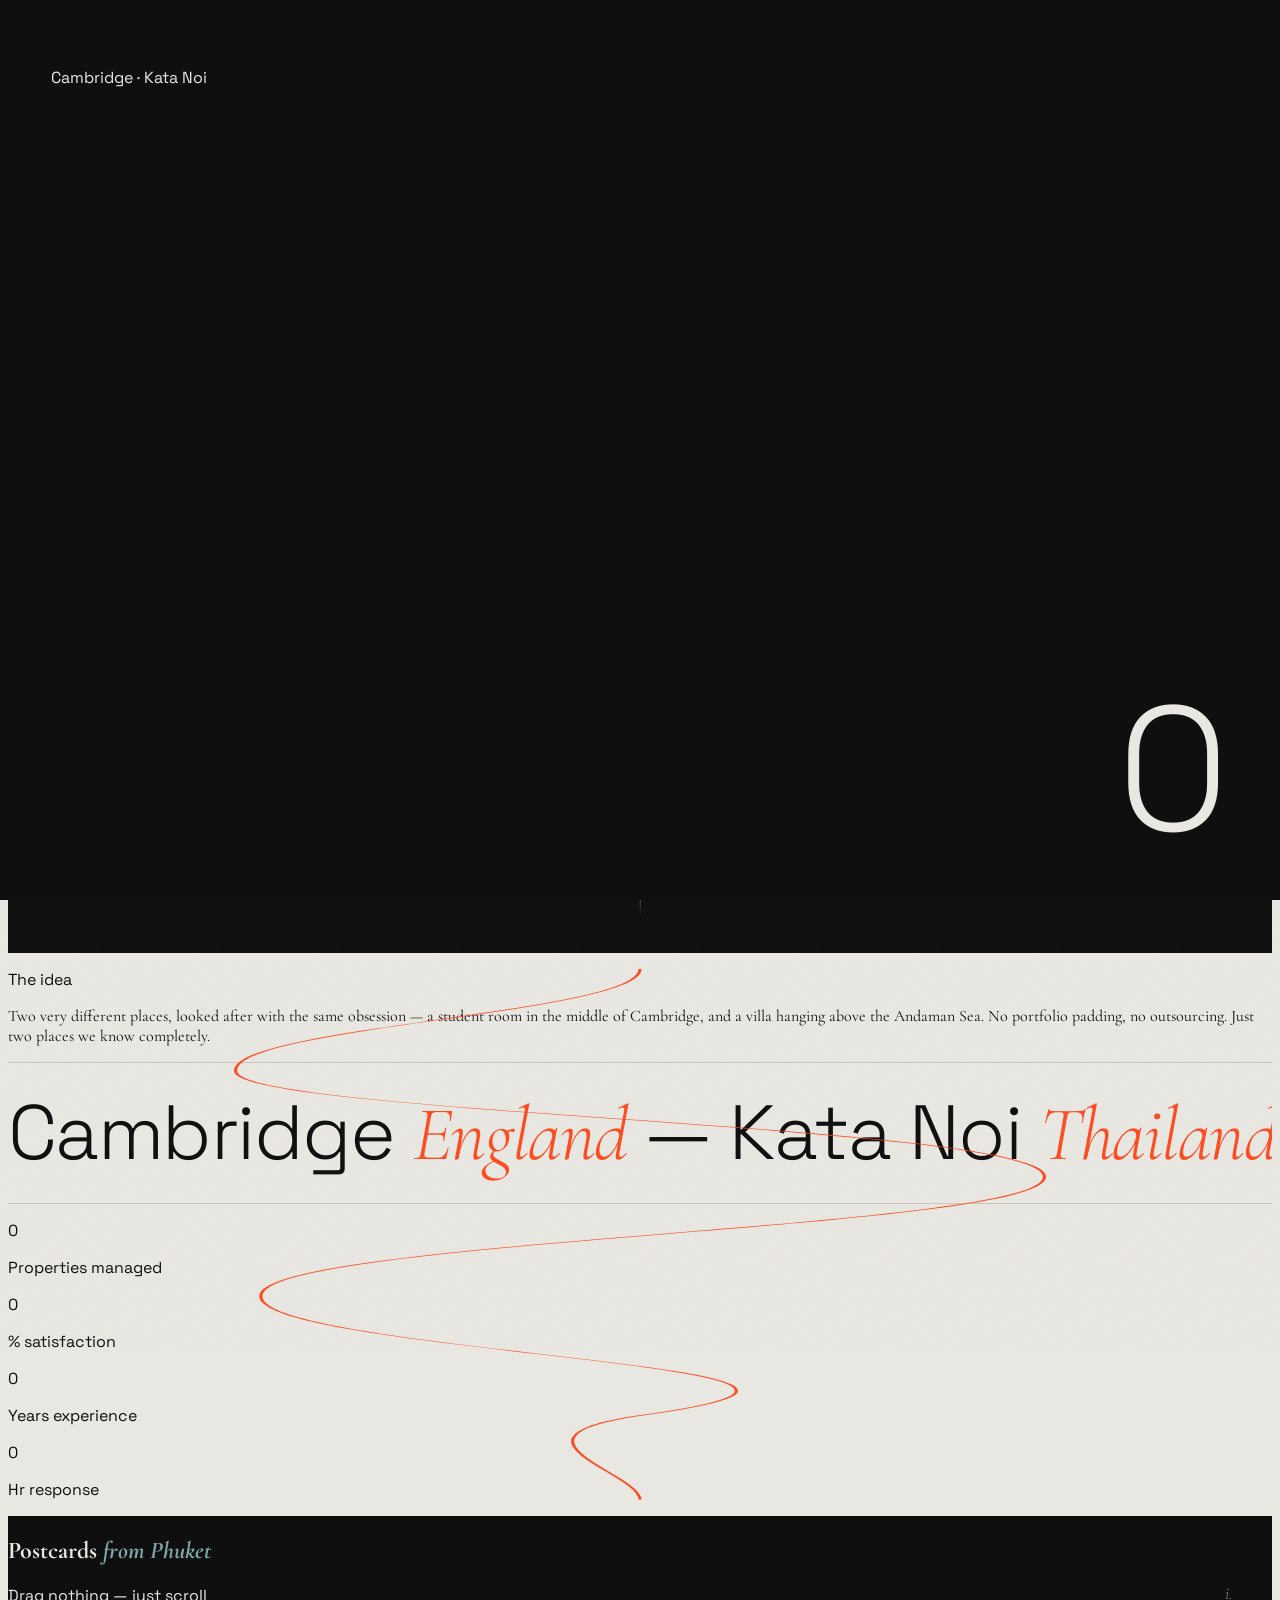
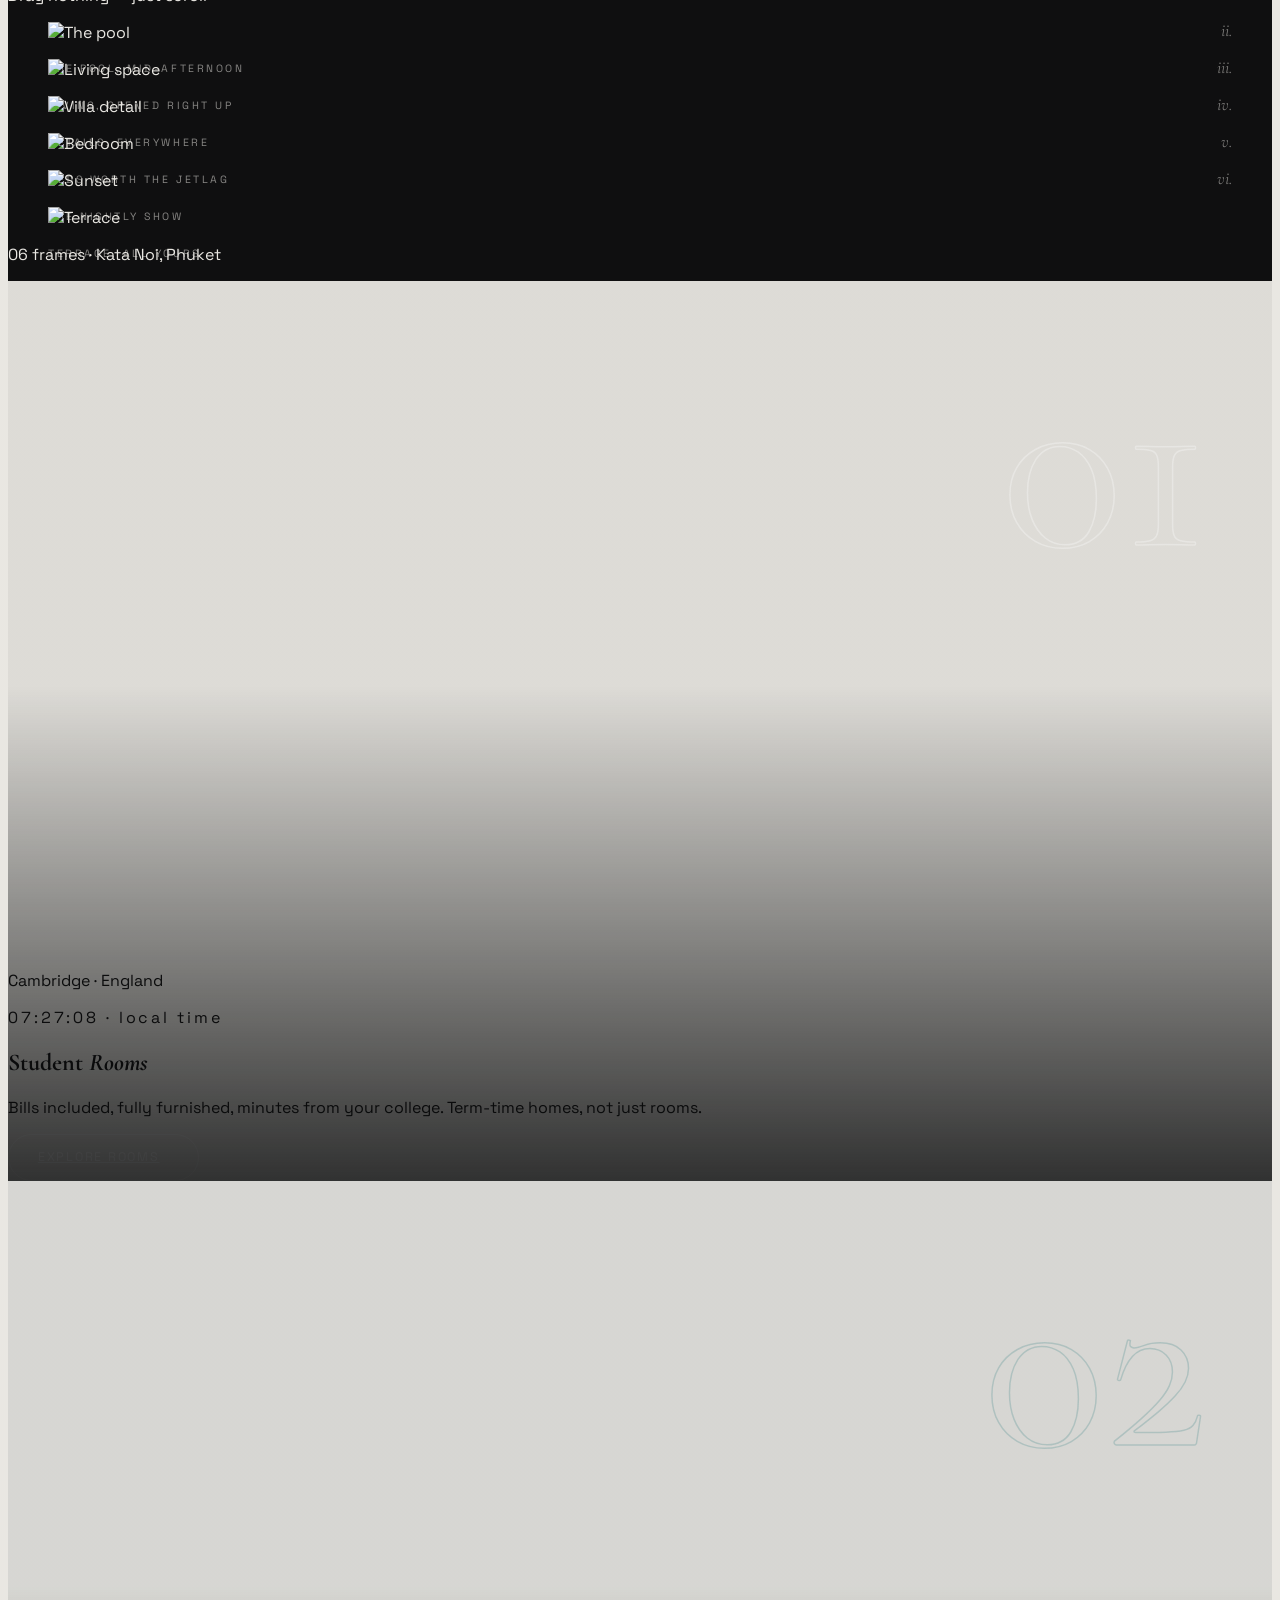
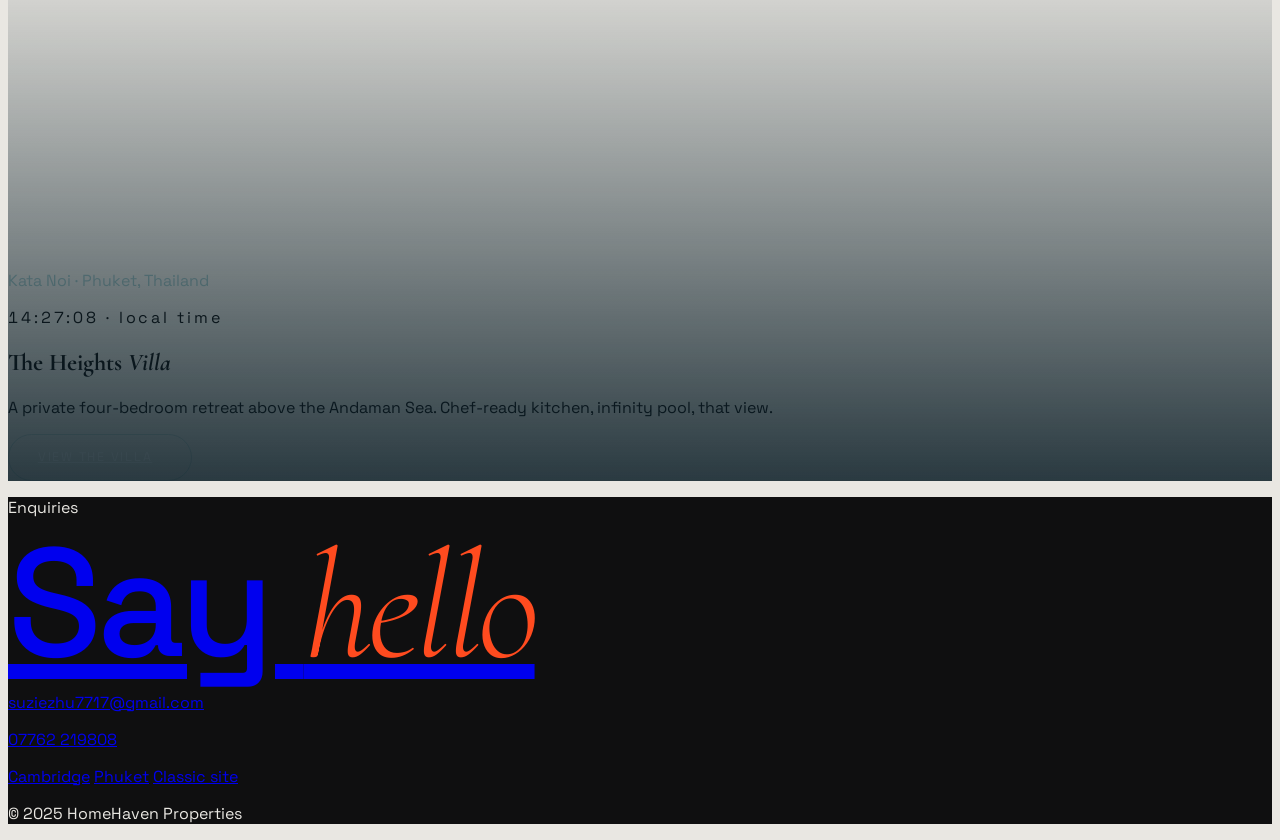
==== v2/index.html @ cabcf238 "v2 deep pass: hero dive, gallery, scrub text, live clocks" ====
<!DOCTYPE html>
<html lang="en">
<head>
  <meta charset="UTF-8"/>
  <meta name="viewport" content="width=device-width, initial-scale=1.0"/>
  <title>HomeHaven — Private Stays · v2</title>
  <meta name="description" content="HomeHaven — a student house in Cambridge and a private villa above Kata Noi, Phuket. Two places, one standard of care."/>
  <meta name="theme-color" content="#0f0f10"/>
  <link rel="icon" href="data:image/svg+xml,%3Csvg xmlns='http://www.w3.org/2000/svg' viewBox='0 0 32 32'%3E%3Crect width='32' height='32' rx='6' fill='%230f0f10'/%3E%3Ctext x='16' y='22' font-family='Georgia,serif' font-size='18' fill='%23e9e7e2' text-anchor='middle'%3EH%3C/text%3E%3C/svg%3E"/>
  <link rel="preload" as="image" href="https://res.cloudinary.com/dgioaobur/image/upload/w_2200,h_2200,c_fill,g_center,q_85,e_improve:40,e_vibrance:15/Boat_photo_xyisib.jpg" fetchpriority="high"/>
  <script src="https://cdn.tailwindcss.com"></script>
  <link href="https://fonts.googleapis.com/css2?family=Space+Grotesk:wght@300;400;500;600&family=Cormorant+Garamond:ital,wght@0,300;0,400;1,300;1,400&display=swap" rel="stylesheet"/>
  <style>
    :root { --bg:#e9e7e2; --ink:#0f0f10; --accent:#ff4b1f; --sea:#7fa6a8; }
    html { background: var(--bg); }
    html.lenis, html.lenis body { height: auto; }
    .lenis.lenis-smooth { scroll-behavior: auto !important; }
    body { font-family:'Space Grotesk',sans-serif; color:var(--ink); background:var(--bg); overflow-x:hidden; }
    .serif { font-family:'Cormorant Garamond',serif; }
    ::selection { background:var(--accent); color:#fff; }
    a:focus-visible, button:focus-visible { outline:2px solid var(--accent); outline-offset:3px; }
    @media (pointer:fine){ body{cursor:none;} a,button{cursor:none;} }

    /* ── Preloader ── */
    #preloader{ position:fixed; inset:0; z-index:100; background:var(--ink); color:var(--bg);
      display:flex; flex-direction:column; justify-content:space-between; padding:4vw; }
    #preName{ font-size:clamp(2.4rem,9vw,7rem); font-weight:500; letter-spacing:-.03em; line-height:1; overflow:hidden; }
    #preName span{ display:inline-block; transform:translateY(110%); }
    #preloader .count{ font-size:clamp(4rem,14vw,11rem); line-height:.9; font-weight:300; align-self:flex-end; }

    /* ── Fixed chrome ── */
    .cursor-dot,.cursor-ring{ position:fixed; top:0; left:0; z-index:90; pointer-events:none; border-radius:50%; transform:translate(-50%,-50%); mix-blend-mode:difference; }
    .cursor-dot{ width:8px; height:8px; background:#fff; }
    .cursor-ring{ width:36px; height:36px; border:1.5px solid #fff; transition:width .3s,height .3s,opacity .3s; }
    body.cur-grow .cursor-ring{ width:76px; height:76px; opacity:.9; }
    @media (pointer:coarse){ .cursor-dot,.cursor-ring{ display:none; } }
    .grain{ position:fixed; inset:-50%; width:200%; height:200%; z-index:80; pointer-events:none; opacity:.05;
      background-image:url("data:image/svg+xml,%3Csvg xmlns='http://www.w3.org/2000/svg' width='120' height='120'%3E%3Cfilter id='n'%3E%3CfeTurbulence type='fractalNoise' baseFrequency='0.9' numOctaves='2'/%3E%3C/filter%3E%3Crect width='120' height='120' filter='url(%23n)' opacity='.5'/%3E%3C/svg%3E");
      animation:grain .9s steps(4) infinite; }
    @keyframes grain{ 0%{transform:translate(0,0)} 25%{transform:translate(-2%,3%)} 50%{transform:translate(3%,-2%)} 75%{transform:translate(-3%,-3%)} 100%{transform:translate(0,0)} }
    #progressBar{ position:fixed; top:0; left:0; height:2px; width:0; background:var(--accent); z-index:95; }
    #mainNav{ transition:transform .45s cubic-bezier(.22,1,.36,1); }
    #mainNav.hidden-nav{ transform:translateY(-110%); }
    .navlink{ position:relative; }
    .navlink::after{ content:''; position:absolute; left:0; bottom:-4px; height:1px; width:100%; background:currentColor;
      transform:scaleX(0); transform-origin:right; transition:transform .4s cubic-bezier(.22,1,.36,1); }
    .navlink:hover::after{ transform:scaleX(1); transform-origin:left; }

    /* ── Hero dive ── */
    #hero{ height:100vh; overflow:hidden; position:relative; background:var(--ink); }
    #heroImgWrap{ position:absolute; inset:0; display:flex; align-items:center; justify-content:center; }
    #heroFrame{ position:relative; width:52vw; height:64vh; min-width:320px; will-change:transform,width,height; }
    #heroImg,#heroImg2{ position:absolute; inset:0; width:100%; height:100%; object-fit:cover; border-radius:6px; will-change:transform; }
    #heroImg{ transform-origin:50% 44%; }
    #heroImg2{ opacity:0; transform:scale(1.35); transform-origin:50% 60%; }
    .frame-label{ position:absolute; font-size:.62rem; letter-spacing:.28em; text-transform:uppercase; color:rgba(255,255,255,.65); white-space:nowrap; }
    #fl1{ top:-1.6rem; left:0; } #fl2{ bottom:-1.6rem; right:0; }
    #heroTitleTop,#heroTitleBot{ position:absolute; left:50%; transform:translateX(-50%); z-index:3;
      font-weight:500; letter-spacing:-.02em; color:#fff; mix-blend-mode:difference;
      font-size:clamp(3.4rem,13vw,12rem); line-height:.85; white-space:nowrap; }
    #heroTitleTop{ top:11vh; } #heroTitleBot{ bottom:9vh; }
    .heroCap{ position:absolute; z-index:4; color:#fff; opacity:0; max-width:34ch; font-size:.9rem; line-height:1.6; }
    #heroCap1{ left:6vw; bottom:18vh; } #heroCap2{ right:6vw; top:20vh; text-align:right; } #heroCap3{ left:50%; top:50%; transform:translate(-50%,-50%); text-align:center; }
    #heroCap3 .serif{ font-size:clamp(2rem,5vw,4rem); font-style:italic; }
    #heroScroll{ position:absolute; bottom:3vh; left:50%; transform:translateX(-50%); z-index:4; color:rgba(255,255,255,.6);
      font-size:.68rem; letter-spacing:.3em; text-transform:uppercase; display:flex; flex-direction:column; align-items:center; gap:.5rem; }
    #heroScroll::after{ content:''; width:1px; height:34px; background:linear-gradient(to bottom,rgba(255,255,255,.6),transparent); }

    /* ── Scroll-drawn line ── */
    #journeyWrap{ position:relative; }
    #scrollLine{ position:absolute; inset:0; width:100%; height:100%; z-index:1; pointer-events:none; }
    #scrollLine path{ fill:none; stroke:var(--accent); stroke-width:2.5; }

    /* Statement scrub-highlight */
    .scrub-words span{ opacity:.12; transition:none; }

    /* ── Marquee ── */
    .marq{ overflow:hidden; border-top:1px solid rgba(15,15,16,.15); border-bottom:1px solid rgba(15,15,16,.15); }
    .marq-track{ display:flex; width:max-content; animation:marq 32s linear infinite; }
    .marq span{ font-size:clamp(2.2rem,6vw,5rem); font-weight:300; letter-spacing:-.02em; padding:1.2rem 2.5rem 1.4rem 0; white-space:nowrap; }
    .marq em{ font-family:'Cormorant Garamond',serif; font-style:italic; color:var(--accent); }
    @keyframes marq{ to{ transform:translateX(-50%);} }

    /* ── Horizontal gallery ── */
    #gallery{ overflow:hidden; background:var(--ink); color:var(--bg); }
    .gal-card{ flex:0 0 auto; position:relative; }
    .gal-card img{ width:100%; height:100%; object-fit:cover; transition:transform .8s cubic-bezier(.22,1,.36,1); }
    .gal-card:hover img{ transform:scale(1.045); }
    .gal-card figcaption{ position:absolute; left:0; bottom:-2rem; font-size:.66rem; letter-spacing:.24em; text-transform:uppercase; opacity:.55; }
    .gal-num{ position:absolute; top:-2.4rem; right:0; font-family:'Cormorant Garamond',serif; font-style:italic; font-size:1.1rem; opacity:.5; }

    /* ── World cards ── */
    .world{ position:sticky; top:0; height:100vh; overflow:hidden; display:flex; align-items:flex-end; }
    .world img.bg{ position:absolute; inset:0; width:100%; height:112%; top:-6%; object-fit:cover; will-change:transform; }
    .world .scrim{ position:absolute; inset:0; background:linear-gradient(to top,rgba(8,9,10,.82),rgba(8,9,10,.05) 55%); }
    .world .num{ position:absolute; top:6vh; right:5vw; font-family:'Cormorant Garamond',serif; font-size:clamp(7rem,20vw,17rem);
      line-height:1; color:transparent; -webkit-text-stroke:1.5px rgba(255,255,255,.3); z-index:2; }
    .localtime{ font-variant-numeric:tabular-nums; letter-spacing:.18em; }
    .wbtn{ display:inline-flex; align-items:center; gap:.6rem; border:1px solid rgba(255,255,255,.5); border-radius:999px;
      padding:.9rem 1.8rem; color:#fff; font-size:.78rem; letter-spacing:.14em; text-transform:uppercase; transition:background .3s,border-color .3s,gap .3s; }
    .wbtn:hover{ background:rgba(255,255,255,.14); border-color:#fff; gap:1rem; }

    /* ── Footer ── */
    #footer{ background:var(--ink); color:var(--bg); }
    #sayHello{ font-size:clamp(3.5rem,12vw,10.5rem); line-height:.9; font-weight:500; letter-spacing:-.03em; display:inline-block; will-change:transform; }
    #sayHello em{ font-family:'Cormorant Garamond',serif; font-style:italic; font-weight:300; color:var(--accent); }

    @media (prefers-reduced-motion:reduce){
      .grain,.marq-track{ animation:none; }
      body{ cursor:auto; } .cursor-dot,.cursor-ring{ display:none; }
      .scrub-words span{ opacity:1; }
      #preName span{ transform:none; }
    }
  </style>
</head>
<body>

  <!-- PRELOADER -->
  <div id="preloader">
    <div>
      <p class="text-[0.62rem] tracking-[0.35em] uppercase opacity-50 mb-6">Cambridge · Kata Noi</p>
      <h1 id="preName"><span>HomeHaven</span></h1>
    </div>
    <div class="count">0</div>
  </div>

  <div class="grain" aria-hidden="true"></div>
  <div id="progressBar" aria-hidden="true"></div>

  <!-- NAV -->
  <nav id="mainNav" class="fixed top-0 left-0 right-0 z-50 flex items-center justify-between px-[4vw] py-6 mix-blend-difference text-white">
    <a href="index.html" class="text-lg font-medium tracking-tight" data-hover>HomeHaven<sup class="text-[0.6rem] ml-1" style="color:#ff4b1f">v2</sup></a>
    <div class="flex gap-8 text-[0.72rem] tracking-[0.2em] uppercase">
      <a href="../student.html" data-hover class="navlink opacity-80 hover:opacity-100 transition-opacity">Cambridge</a>
      <a href="../phuket.html" data-hover class="navlink opacity-80 hover:opacity-100 transition-opacity">Phuket</a>
      <a href="#contact" data-hover class="navlink opacity-80 hover:opacity-100 transition-opacity">Contact</a>
    </div>
  </nav>

  <!-- HERO — two-stage dive: the bay, then the villa at dusk -->
  <section id="hero">
    <h1 id="heroTitleTop">HOMEHAVEN</h1>
    <div id="heroImgWrap">
      <div id="heroFrame">
        <span class="frame-label" id="fl1">07°48′ S — Kata Noi Bay</span>
        <img id="heroImg" src="https://res.cloudinary.com/dgioaobur/image/upload/w_2200,h_2200,c_fill,g_center,q_85,e_improve:40,e_vibrance:15/Boat_photo_xyisib.jpg" alt="Longtail boat in the bay below the villa" fetchpriority="high"/>
        <img id="heroImg2" src="https://res.cloudinary.com/dgioaobur/image/upload/w_1800,h_1400,c_fill,g_auto,q_85,e_improve:30/Pool_at_night_lqd35w.jpg" alt="The villa pool at dusk" loading="lazy"/>
        <span class="frame-label" id="fl2">fig. 01 — the journey up</span>
      </div>
    </div>
    <h2 id="heroTitleBot" class="serif" style="font-style:italic;font-weight:300">private stays</h2>
    <p class="heroCap" id="heroCap1">A longtail boat in the bay below the villa.<br/>Keep scrolling — we'll take you up the hill.</p>
    <p class="heroCap" id="heroCap2">Past the beach, through the palms,<br/>four bedrooms above the Andaman Sea.</p>
    <p class="heroCap" id="heroCap3"><span class="serif">Arrive at The Heights</span><br/><span class="text-xs tracking-[0.3em] uppercase opacity-70">dusk, pool-side</span></p>
    <p id="heroScroll">Scroll to dive in</p>
  </section>

  <!-- JOURNEY -->
  <div id="journeyWrap">
    <svg id="scrollLine" viewBox="0 0 1000 2400" preserveAspectRatio="none" aria-hidden="true">
      <path id="linePath" d="M 500 0 C 500 200, 180 260, 180 460 S 820 700, 820 940 S 200 1220, 200 1480 S 780 1800, 500 2020 C 380 2120, 500 2280, 500 2400" />
    </svg>

    <section class="relative z-[2] py-[16vh]">
      <div class="max-w-3xl mx-auto px-6 text-center">
        <p class="text-[0.7rem] tracking-[0.35em] uppercase opacity-50 mb-8" data-fade>The idea</p>
        <p class="serif text-3xl md:text-5xl leading-snug scrub-words" id="ideaText">Two very different places, looked after with the same obsession — a student room in the middle of Cambridge, and a villa hanging above the Andaman Sea. No portfolio padding, no outsourcing. Just two places we know completely.</p>
      </div>
    </section>

    <div class="marq relative z-[2] bg-[var(--bg)]" aria-hidden="true">
      <div class="marq-track">
        <span>Cambridge <em>England</em> — Kata Noi <em>Thailand</em> — Private Stays — </span>
        <span>Cambridge <em>England</em> — Kata Noi <em>Thailand</em> — Private Stays — </span>
      </div>
    </div>

    <section class="relative z-[2] py-[14vh]">
      <div class="max-w-5xl mx-auto px-6 grid grid-cols-2 md:grid-cols-4 gap-10 text-center">
        <div data-fade><p class="stat text-5xl md:text-6xl font-light" data-target="50">0</p><p class="text-[0.65rem] tracking-[0.25em] uppercase opacity-50 mt-2">Properties managed</p></div>
        <div data-fade><p class="stat text-5xl md:text-6xl font-light" data-target="98">0</p><p class="text-[0.65rem] tracking-[0.25em] uppercase opacity-50 mt-2">% satisfaction</p></div>
        <div data-fade><p class="stat text-5xl md:text-6xl font-light" data-target="10">0</p><p class="text-[0.65rem] tracking-[0.25em] uppercase opacity-50 mt-2">Years experience</p></div>
        <div data-fade><p class="stat text-5xl md:text-6xl font-light" data-target="24">0</p><p class="text-[0.65rem] tracking-[0.25em] uppercase opacity-50 mt-2">Hr response</p></div>
      </div>
    </section>
  </div>

  <!-- HORIZONTAL GALLERY — postcards from the villa -->
  <section id="gallery" class="relative">
    <div class="px-[6vw] pt-[12vh] pb-4 flex items-end justify-between">
      <h2 class="serif text-4xl md:text-6xl font-light">Postcards <em class="italic" style="color:#7fa6a8">from Phuket</em></h2>
      <p class="text-[0.65rem] tracking-[0.3em] uppercase opacity-50 pb-2 hidden md:block">Drag nothing — just scroll</p>
    </div>
    <div id="galPin">
      <div id="galTrack" class="flex items-center gap-[5vw] px-[8vw] h-[74vh] w-max">
        <figure class="gal-card w-[64vw] md:w-[34vw] h-[52vh] md:h-[60vh]"><span class="gal-num">i.</span><img src="https://res.cloudinary.com/dgioaobur/image/upload/w_1000,h_1300,c_fill,g_auto,q_82,e_improve:35/Swimming_Pool_kq6nuw.jpg" alt="The pool" loading="lazy"/><figcaption>The pool, mid-afternoon</figcaption></figure>
        <figure class="gal-card w-[70vw] md:w-[44vw] h-[44vh] md:h-[52vh]"><span class="gal-num">ii.</span><img src="https://res.cloudinary.com/dgioaobur/image/upload/w_1200,h_800,c_fill,g_auto,q_82,e_improve:35/B21_016_hq6j8l.jpg" alt="Living space" loading="lazy"/><figcaption>Living, opened right up</figcaption></figure>
        <figure class="gal-card w-[60vw] md:w-[30vw] h-[56vh] md:h-[64vh]"><span class="gal-num">iii.</span><img src="https://res.cloudinary.com/dgioaobur/image/upload/w_1000,h_1400,c_fill,g_auto,q_82,e_improve:35/IMG-2111_zocig9.jpg" alt="Villa detail" loading="lazy"/><figcaption>Details, everywhere</figcaption></figure>
        <figure class="gal-card w-[70vw] md:w-[42vw] h-[46vh] md:h-[54vh]"><span class="gal-num">iv.</span><img src="https://res.cloudinary.com/dgioaobur/image/upload/w_1200,h_800,c_fill,g_auto,q_82,e_improve:35/IMG_2953_r1592f.jpg" alt="Bedroom" loading="lazy"/><figcaption>Beds worth the jetlag</figcaption></figure>
        <figure class="gal-card w-[64vw] md:w-[36vw] h-[52vh] md:h-[62vh]"><span class="gal-num">v.</span><img src="https://res.cloudinary.com/dgioaobur/image/upload/w_1000,h_1300,c_fill,g_auto,q_82,e_improve:40,e_vibrance:20/Sunset_7_taetjn.jpg" alt="Sunset" loading="lazy"/><figcaption>The nightly show</figcaption></figure>
        <figure class="gal-card w-[70vw] md:w-[44vw] h-[44vh] md:h-[52vh]"><span class="gal-num">vi.</span><img src="https://res.cloudinary.com/dgioaobur/image/upload/w_1200,h_800,c_fill,g_auto,q_82,e_improve:35/B21_070_kd32f7.jpg" alt="Terrace" loading="lazy"/><figcaption>Terrace, all yours</figcaption></figure>
      </div>
    </div>
    <div class="px-[6vw] pb-[10vh] pt-8"><p class="text-[0.65rem] tracking-[0.3em] uppercase opacity-40">06 frames · Kata Noi, Phuket</p></div>
  </section>

  <!-- WORLDS -->
  <div id="worlds" class="relative">
    <section class="world" id="worldCam">
      <img class="bg" src="https://images.unsplash.com/photo-1522708323590-d24dbb6b0267?w=1800&q=80" alt="Cambridge student room"/>
      <div class="scrim"></div>
      <span class="num">01</span>
      <div class="relative z-[2] p-[6vw] text-white max-w-2xl">
        <p class="text-[0.7rem] tracking-[0.3em] uppercase opacity-70 mb-2">Cambridge · England</p>
        <p class="localtime text-[0.7rem] uppercase opacity-50 mb-5" data-tz="Europe/London">--:--:--</p>
        <h2 class="serif text-6xl md:text-8xl font-light leading-none mb-5">Student <em class="italic">Rooms</em></h2>
        <p class="opacity-80 mb-8 max-w-md">Bills included, fully furnished, minutes from your college. Term-time homes, not just rooms.</p>
        <a class="wbtn" href="../student.html" data-hover>Explore rooms <i data-lucide="arrow-up-right" class="w-4 h-4"></i></a>
      </div>
    </section>
    <section class="world" id="worldPhu">
      <img class="bg" src="https://res.cloudinary.com/dgioaobur/image/upload/w_1800,h_1100,c_fill,g_auto,q_85,e_improve:35/B21_072_d3lhr9.jpg" alt="The Heights Villa, Phuket"/>
      <div class="scrim" style="background:linear-gradient(to top,rgba(8,27,36,.85),rgba(8,27,36,.08) 55%)"></div>
      <span class="num" style="-webkit-text-stroke-color:rgba(127,166,168,.45)">02</span>
      <div class="relative z-[2] p-[6vw] text-white max-w-2xl">
        <p class="text-[0.7rem] tracking-[0.3em] uppercase mb-2" style="color:#9fc2c3">Kata Noi · Phuket, Thailand</p>
        <p class="localtime text-[0.7rem] uppercase opacity-50 mb-5" data-tz="Asia/Bangkok">--:--:--</p>
        <h2 class="serif text-6xl md:text-8xl font-light leading-none mb-5">The Heights <em class="italic">Villa</em></h2>
        <p class="opacity-80 mb-8 max-w-md">A private four-bedroom retreat above the Andaman Sea. Chef-ready kitchen, infinity pool, that view.</p>
        <a class="wbtn" href="../phuket.html" data-hover style="border-color:rgba(159,194,195,.6)">View the villa <i data-lucide="arrow-up-right" class="w-4 h-4"></i></a>
      </div>
    </section>
  </div>

  <!-- FOOTER -->
  <footer id="footer" class="relative">
    <div id="contact" class="px-[6vw] pt-[16vh] pb-[10vh]">
      <p class="text-[0.7rem] tracking-[0.35em] uppercase opacity-50 mb-8" data-fade>Enquiries</p>
      <a id="sayHello" href="mailto:suziezhu7717@gmail.com" data-hover data-magnet class="block w-max" data-fade>Say <em>hello</em></a>
      <div class="flex flex-wrap justify-between items-end gap-6 mt-[10vh] text-sm opacity-70">
        <div>
          <p><a href="mailto:suziezhu7717@gmail.com" data-hover>suziezhu7717@gmail.com</a></p>
          <p><a href="tel:07762219808" data-hover>07762 219808</a></p>
        </div>
        <div class="flex gap-6 text-[0.7rem] tracking-[0.2em] uppercase">
          <a href="../student.html" data-hover class="navlink">Cambridge</a>
          <a href="../phuket.html" data-hover class="navlink">Phuket</a>
          <a href="../index.html" data-hover class="navlink">Classic site</a>
        </div>
        <p class="text-[0.7rem] opacity-60">© 2025 HomeHaven Properties</p>
      </div>
    </div>
  </footer>

  <script src="https://cdnjs.cloudflare.com/ajax/libs/gsap/3.12.5/gsap.min.js"></script>
  <script src="https://cdnjs.cloudflare.com/ajax/libs/gsap/3.12.5/ScrollTrigger.min.js"></script>
  <script src="https://unpkg.com/lenis@1.1.14/dist/lenis.min.js"></script>
  <script src="https://unpkg.com/lucide@latest"></script>
  <script>
  (function () {
    var reduced = matchMedia('(prefers-reduced-motion: reduce)').matches;
    if (window.lucide) lucide.createIcons();

    // Live local time for each world — the two places really are apart
    function tickClocks() {
      document.querySelectorAll('.localtime').forEach(function (el) {
        try {
          el.textContent = new Intl.DateTimeFormat('en-GB', {
            hour: '2-digit', minute: '2-digit', second: '2-digit', timeZone: el.dataset.tz
          }).format(new Date()) + ' · local time';
        } catch (e) {}
      });
    }
    tickClocks(); setInterval(tickClocks, 1000);

    if (!window.gsap) { var p = document.getElementById('preloader'); if (p) p.style.display = 'none'; return; }
    gsap.registerPlugin(ScrollTrigger);

    // Smooth scroll
    var lenis = null;
    if (window.Lenis && !reduced) {
      lenis = new Lenis({ lerp: 0.1 });
      lenis.on('scroll', ScrollTrigger.update);
      gsap.ticker.add(function (t) { lenis.raf(t * 1000); });
      gsap.ticker.lagSmoothing(0);
      lenis.stop();
    }

    // ── Preloader ──
    var pre = document.getElementById('preloader');
    gsap.to('#preName span', { y: 0, yPercent: -0, duration: 0.9, ease: 'power3.out', delay: 0.1, startAt: { yPercent: 110 } });
    var n = { v: 0 };
    gsap.to(n, {
      v: 100, duration: reduced ? 0 : 1.5, ease: 'power2.inOut',
      onUpdate: function () { pre.querySelector('.count').textContent = Math.round(n.v); },
      onComplete: function () {
        gsap.to(pre, { yPercent: -100, duration: 0.9, ease: 'power4.inOut',
          onComplete: function () { pre.style.display = 'none'; if (lenis) lenis.start(); } });
        gsap.from('#heroTitleTop, #heroTitleBot', { yPercent: 60, opacity: 0, duration: 1.1, stagger: 0.12, ease: 'power3.out', delay: 0.35 });
        gsap.from('#heroFrame', { scale: 0.85, opacity: 0, duration: 1.3, ease: 'power3.out', delay: 0.25 });
        gsap.from('.frame-label', { opacity: 0, duration: 1, delay: 1 });
      }
    });

    if (reduced) return;

    // ── Scroll progress + hide-on-scroll nav ──
    var nav = document.getElementById('mainNav'), lastY = 0;
    ScrollTrigger.create({
      onUpdate: function (self) {
        document.getElementById('progressBar').style.width = (self.progress * 100) + '%';
        var y = self.scroll();
        nav.classList.toggle('hidden-nav', y > lastY && y > window.innerHeight * 0.8);
        lastY = y;
      },
      start: 0, end: 'max'
    });

    // ── HERO: two-stage dive (bay → night pool) ──
    var tl = gsap.timeline({
      scrollTrigger: { trigger: '#hero', start: 'top top', end: '+=340%', scrub: 0.6, pin: true, anticipatePin: 1 }
    });
    tl.to('#heroFrame', { width: '100vw', height: '100vh', ease: 'power1.inOut', duration: 0.22 }, 0)
      .to('#heroImg, #heroImg2', { borderRadius: 0, duration: 0.22 }, 0)
      .to('#heroTitleTop', { yPercent: -190, ease: 'none', duration: 0.45 }, 0)
      .to('#heroTitleBot', { yPercent: 230, ease: 'none', duration: 0.45 }, 0)
      .to('#heroScroll, .frame-label', { opacity: 0, duration: 0.06 }, 0)
      .to('#heroCap1', { opacity: 1, duration: 0.08 }, 0.24)
      .to('#heroCap1', { opacity: 0, duration: 0.08 }, 0.42)
      .to('#heroImg', { scale: 3.1, xPercent: -5, yPercent: 12, ease: 'power1.in', duration: 0.5 }, 0.24)
      .to('#heroCap2', { opacity: 1, duration: 0.08 }, 0.5)
      .to('#heroCap2', { opacity: 0, duration: 0.07 }, 0.66)
      // stage two: fade through to the villa pool at dusk, still moving
      .to('#heroImg2', { opacity: 1, duration: 0.14 }, 0.68)
      .to('#heroImg2', { scale: 1, ease: 'power2.out', duration: 0.3 }, 0.68)
      .to('#heroCap3', { opacity: 1, duration: 0.08 }, 0.84)
      .to('#heroCap3', { opacity: 0, duration: 0.06 }, 0.97);

    // ── Scroll-drawn line ──
    var path = document.getElementById('linePath');
    if (path) {
      var len = path.getTotalLength();
      path.style.strokeDasharray = len;
      path.style.strokeDashoffset = len;
      gsap.to(path, { strokeDashoffset: 0, ease: 'none',
        scrollTrigger: { trigger: '#journeyWrap', start: 'top 70%', end: 'bottom 60%', scrub: 0.5 } });
    }

    // ── Statement: word-by-word scrub highlight ──
    var idea = document.getElementById('ideaText');
    if (idea) {
      idea.innerHTML = idea.textContent.trim().split(/\s+/).map(function (w) { return '<span>' + w + '</span>'; }).join(' ');
      gsap.to(idea.querySelectorAll('span'), { opacity: 1, stagger: 0.06, ease: 'none',
        scrollTrigger: { trigger: idea, start: 'top 80%', end: 'bottom 45%', scrub: 0.4 } });
    }

    // ── Fades + counters ──
    gsap.utils.toArray('[data-fade]').forEach(function (el) {
      gsap.from(el, { y: 36, opacity: 0, duration: 0.9, ease: 'power2.out',
        scrollTrigger: { trigger: el, start: 'top 85%' } });
    });
    gsap.utils.toArray('.stat').forEach(function (el) {
      gsap.fromTo(el, { textContent: 0 }, { textContent: +el.dataset.target, duration: 1.6, ease: 'power1.out',
        snap: { textContent: 1 }, scrollTrigger: { trigger: el, start: 'top 85%' } });
    });

    // ── Horizontal gallery ──
    var track = document.getElementById('galTrack');
    if (track) {
      var dist = function () { return track.scrollWidth - window.innerWidth; };
      gsap.to(track, { x: function () { return -dist(); }, ease: 'none',
        scrollTrigger: { trigger: '#galPin', start: 'top top', end: function () { return '+=' + dist(); },
          scrub: 0.6, pin: true, anticipatePin: 1, invalidateOnRefresh: true } });
    }

    // ── World cards ──
    gsap.utils.toArray('.world').forEach(function (sec, i, arr) {
      gsap.fromTo(sec.querySelector('img.bg'), { yPercent: -6 }, { yPercent: 6, ease: 'none',
        scrollTrigger: { trigger: sec, start: 'top bottom', end: 'bottom top', scrub: true } });
      if (i < arr.length - 1) {
        gsap.to(sec, { scale: 0.94, opacity: 0.65, ease: 'none',
          scrollTrigger: { trigger: arr[i + 1], start: 'top bottom', end: 'top top', scrub: true } });
      }
    });

    // ── Magnetic "Say hello" ──
    document.querySelectorAll('[data-magnet]').forEach(function (el) {
      el.addEventListener('mousemove', function (e) {
        var r = el.getBoundingClientRect();
        gsap.to(el, { x: (e.clientX - r.left - r.width / 2) * 0.15, y: (e.clientY - r.top - r.height / 2) * 0.25, duration: 0.4, ease: 'power2.out' });
      });
      el.addEventListener('mouseleave', function () { gsap.to(el, { x: 0, y: 0, duration: 0.5, ease: 'elastic.out(1,0.5)' }); });
    });

    // ── Custom cursor ──
    if (matchMedia('(pointer: fine)').matches) {
      var dot = document.createElement('div'); dot.className = 'cursor-dot';
      var ring = document.createElement('div'); ring.className = 'cursor-ring';
      document.body.appendChild(dot); document.body.appendChild(ring);
      var mx = -100, my = -100, rx = -100, ry = -100;
      document.addEventListener('mousemove', function (e) { mx = e.clientX; my = e.clientY; }, { passive: true });
      gsap.ticker.add(function () {
        rx += (mx - rx) * 0.18; ry += (my - ry) * 0.18;
        dot.style.transform = 'translate(' + mx + 'px,' + my + 'px) translate(-50%,-50%)';
        ring.style.transform = 'translate(' + rx + 'px,' + ry + 'px) translate(-50%,-50%)';
      });
      document.addEventListener('mouseover', function (e) {
        document.body.classList.toggle('cur-grow', !!e.target.closest('a, button, [data-hover]'));
      }, { passive: true });
    }
  })();
  </script>
</body>
</html>
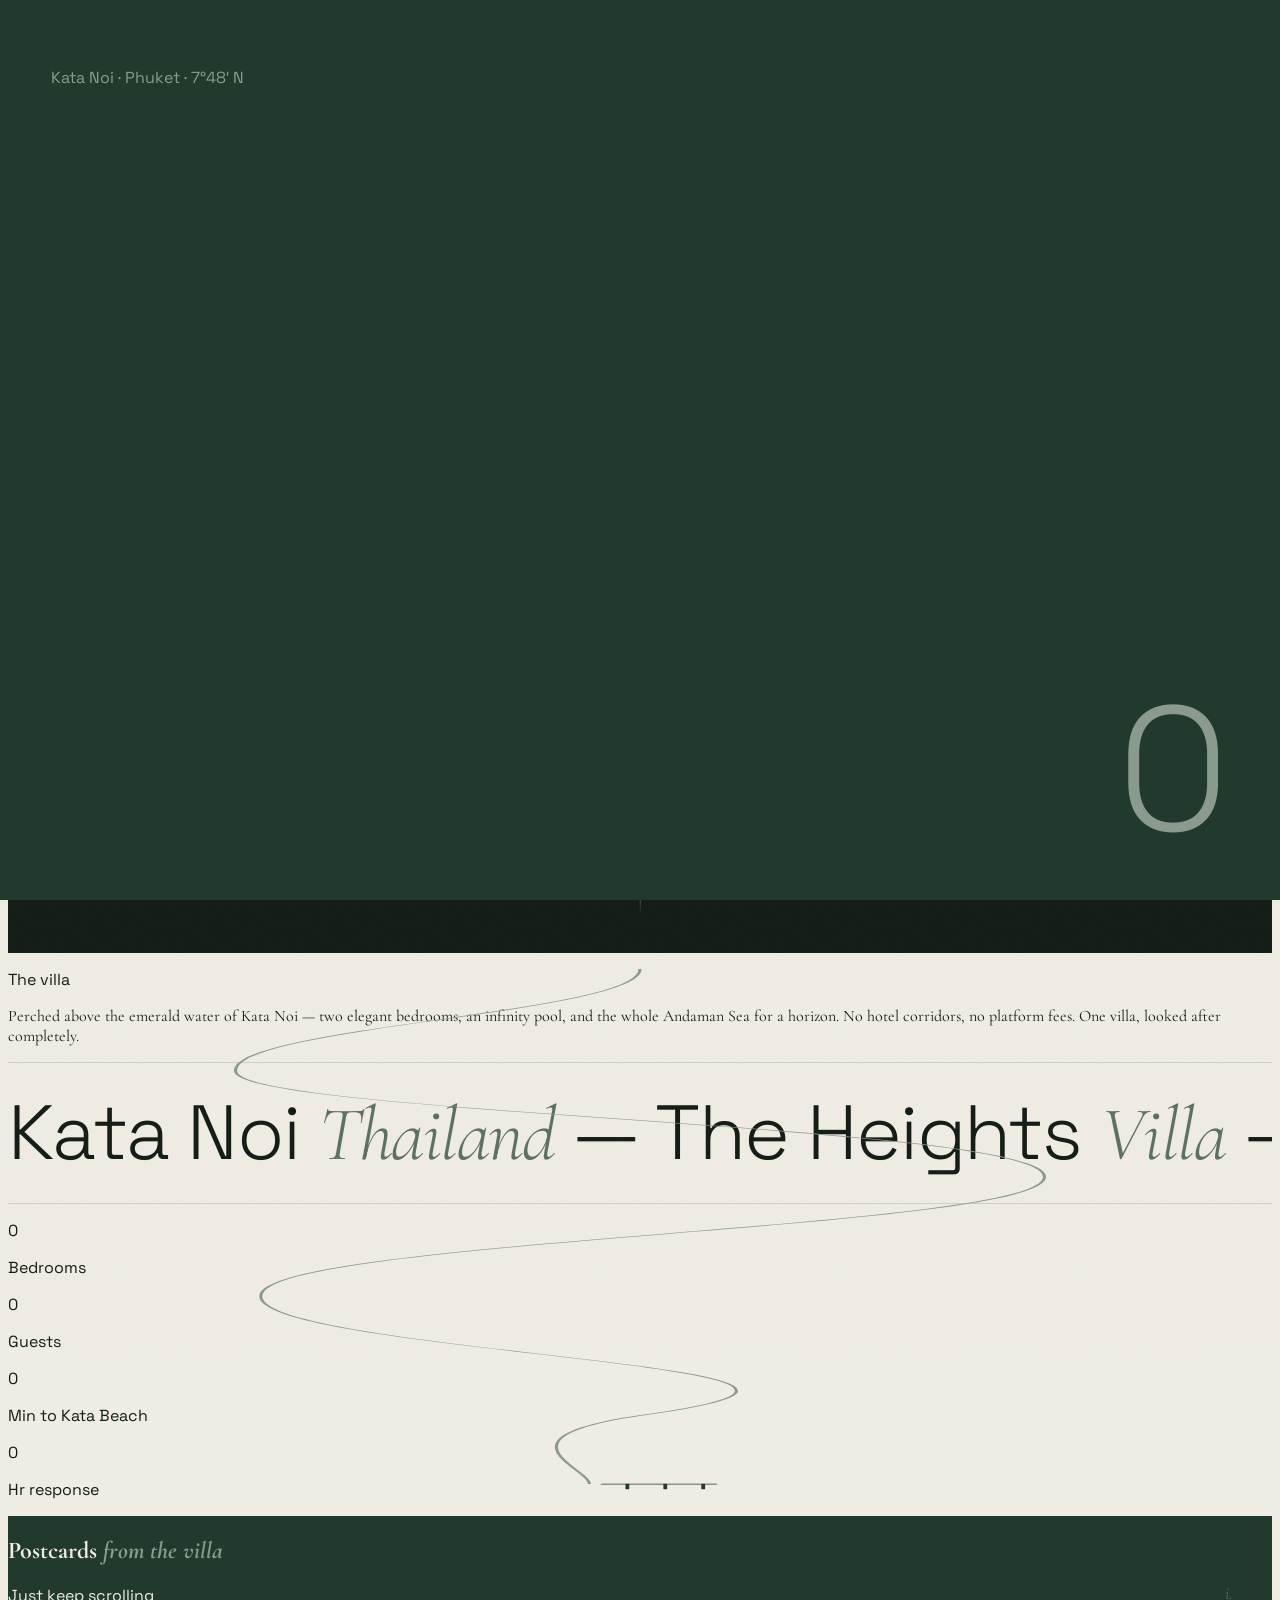
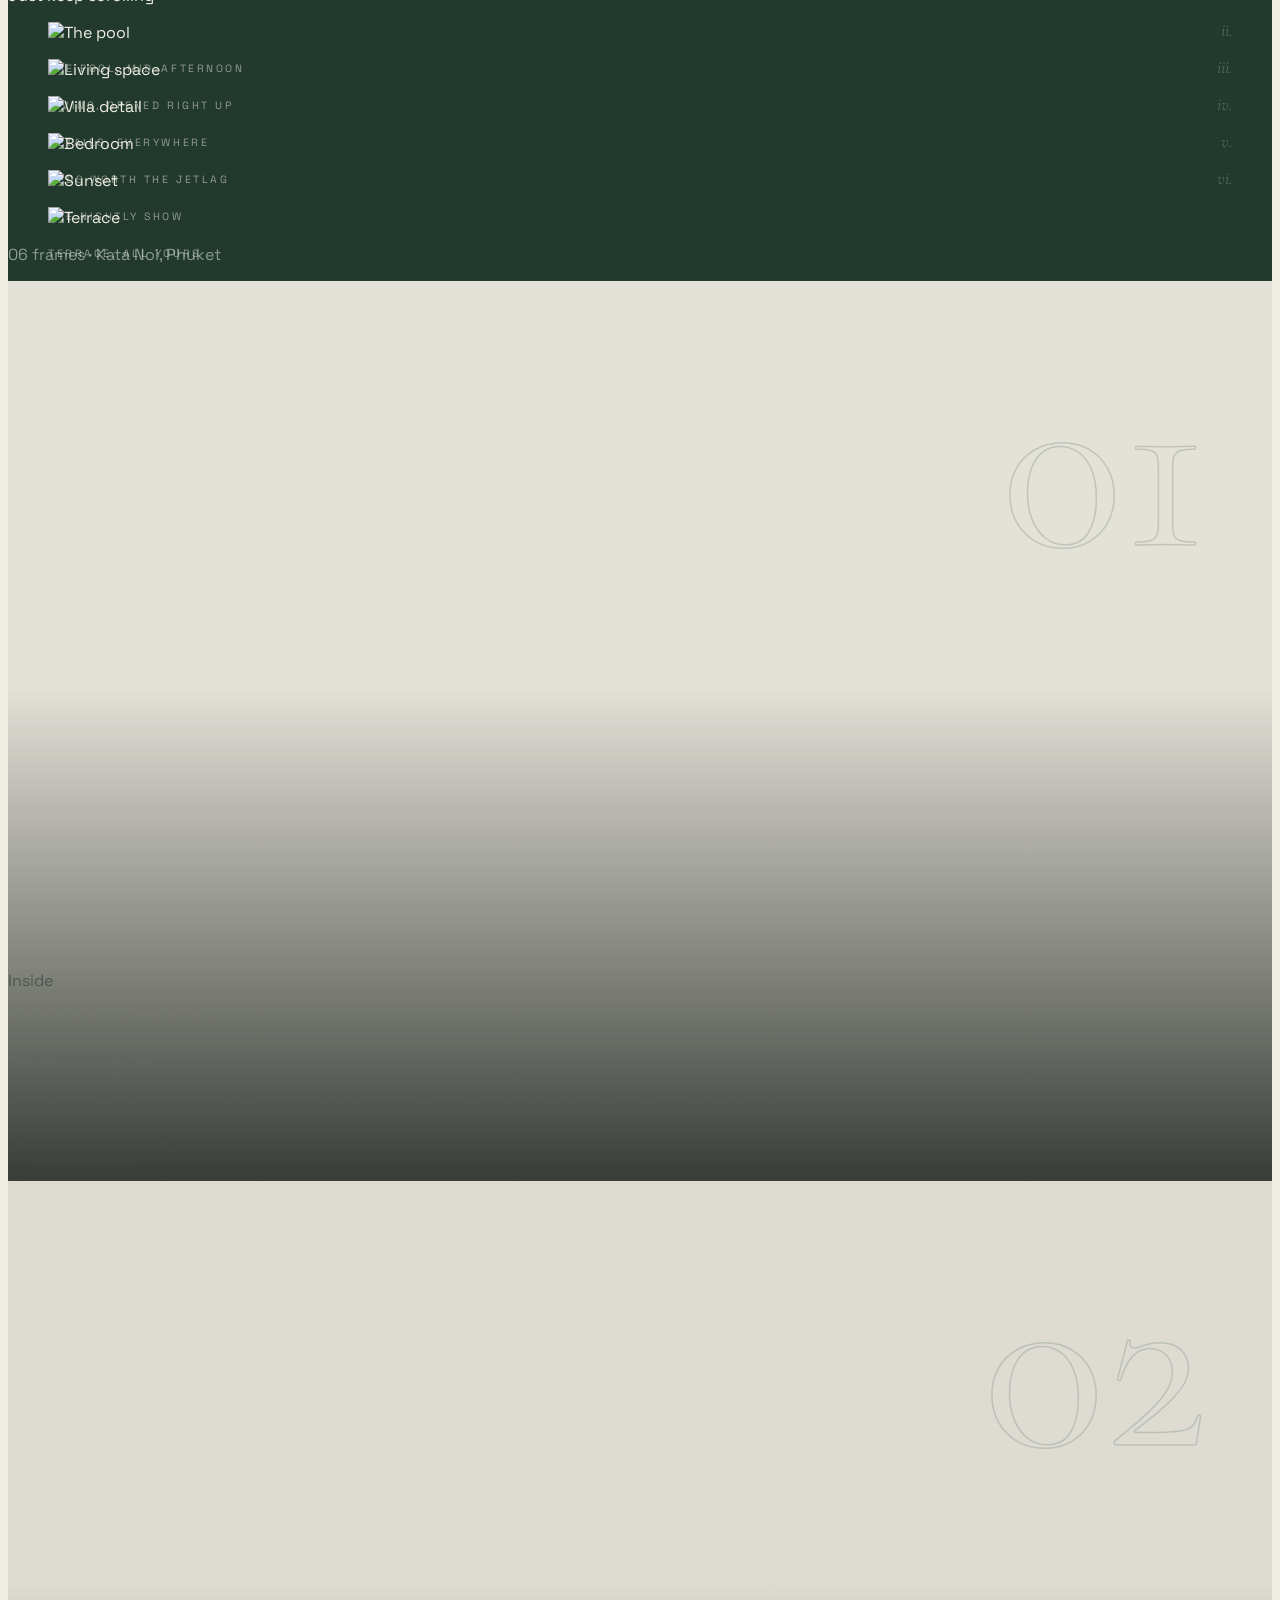
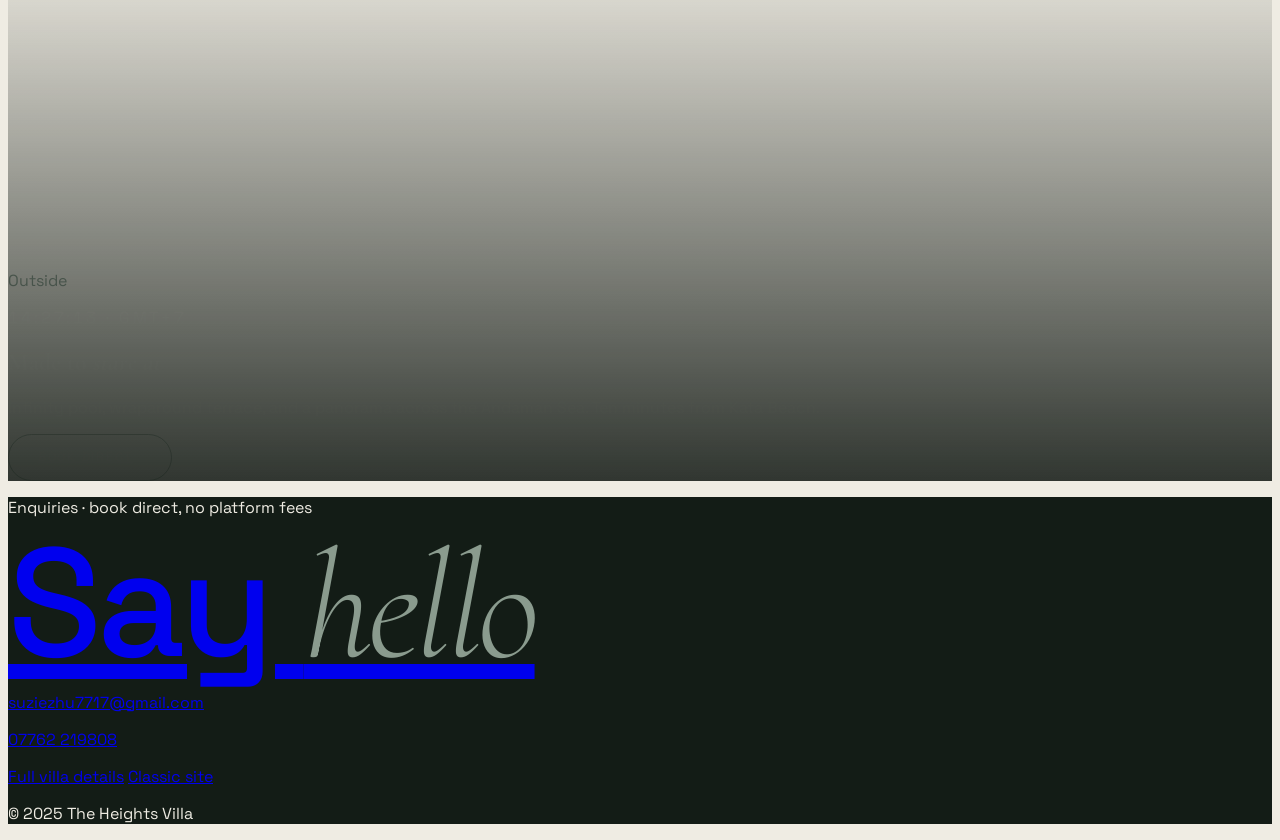
==== commit 7d326867: "Phuket-only: boat scene, ivory-green palette, remove student pages" ====
--- a/v2/index.html
+++ b/v2/index.html
@@ -3,32 +3,30 @@
 <head>
   <meta charset="UTF-8"/>
   <meta name="viewport" content="width=device-width, initial-scale=1.0"/>
-  <title>HomeHaven — Private Stays · v2</title>
-  <meta name="description" content="HomeHaven — a student house in Cambridge and a private villa above Kata Noi, Phuket. Two places, one standard of care."/>
-  <meta name="theme-color" content="#0f0f10"/>
-  <link rel="icon" href="data:image/svg+xml,%3Csvg xmlns='http://www.w3.org/2000/svg' viewBox='0 0 32 32'%3E%3Crect width='32' height='32' rx='6' fill='%230f0f10'/%3E%3Ctext x='16' y='22' font-family='Georgia,serif' font-size='18' fill='%23e9e7e2' text-anchor='middle'%3EH%3C/text%3E%3C/svg%3E"/>
+  <title>The Heights Villa — Kata Noi, Phuket</title>
+  <meta name="description" content="The Heights Villa — a private two-bedroom retreat above Kata Noi, Phuket. Infinity pool, Andaman views, book direct."/>
+  <meta name="theme-color" content="#131c16"/>
+  <link rel="icon" href="data:image/svg+xml,%3Csvg xmlns='http://www.w3.org/2000/svg' viewBox='0 0 32 32'%3E%3Crect width='32' height='32' rx='6' fill='%23131c16'/%3E%3Ctext x='16' y='22' font-family='Georgia,serif' font-size='18' fill='%23efece3' text-anchor='middle'%3EH%3C/text%3E%3C/svg%3E"/>
   <link rel="preload" as="image" href="https://res.cloudinary.com/dgioaobur/image/upload/w_2200,h_2200,c_fill,g_center,q_85,e_improve:40,e_vibrance:15/Boat_photo_xyisib.jpg" fetchpriority="high"/>
   <script src="https://cdn.tailwindcss.com"></script>
   <link href="https://fonts.googleapis.com/css2?family=Space+Grotesk:wght@300;400;500;600&family=Cormorant+Garamond:ital,wght@0,300;0,400;1,300;1,400&display=swap" rel="stylesheet"/>
   <style>
-    :root { --bg:#e9e7e2; --ink:#0f0f10; --accent:#ff4b1f; --sea:#7fa6a8; }
-    html { background: var(--bg); }
-    html.lenis, html.lenis body { height: auto; }
-    .lenis.lenis-smooth { scroll-behavior: auto !important; }
-    body { font-family:'Space Grotesk',sans-serif; color:var(--ink); background:var(--bg); overflow-x:hidden; }
-    .serif { font-family:'Cormorant Garamond',serif; }
-    ::selection { background:var(--accent); color:#fff; }
-    a:focus-visible, button:focus-visible { outline:2px solid var(--accent); outline-offset:3px; }
+    :root{ --bg:#efece3; --bg2:#e6e1d3; --ink:#131c16; --green:#22392e; --sage:#8a9b8e; --accent:#5c7160; }
+    html{ background:var(--bg); }
+    html.lenis, html.lenis body{ height:auto; }
+    .lenis.lenis-smooth{ scroll-behavior:auto !important; }
+    body{ font-family:'Space Grotesk',sans-serif; color:var(--ink); background:var(--bg); overflow-x:hidden; }
+    .serif{ font-family:'Cormorant Garamond',serif; }
+    ::selection{ background:var(--accent); color:#fff; }
+    a:focus-visible,button:focus-visible{ outline:2px solid var(--accent); outline-offset:3px; }
     @media (pointer:fine){ body{cursor:none;} a,button{cursor:none;} }
 
-    /* ── Preloader ── */
-    #preloader{ position:fixed; inset:0; z-index:100; background:var(--ink); color:var(--bg);
+    #preloader{ position:fixed; inset:0; z-index:100; background:var(--green); color:var(--bg);
       display:flex; flex-direction:column; justify-content:space-between; padding:4vw; }
     #preName{ font-size:clamp(2.4rem,9vw,7rem); font-weight:500; letter-spacing:-.03em; line-height:1; overflow:hidden; }
     #preName span{ display:inline-block; transform:translateY(110%); }
-    #preloader .count{ font-size:clamp(4rem,14vw,11rem); line-height:.9; font-weight:300; align-self:flex-end; }
-
-    /* ── Fixed chrome ── */
+    #preloader .count{ font-size:clamp(4rem,14vw,11rem); line-height:.9; font-weight:300; align-self:flex-end; color:var(--sage); }
+
     .cursor-dot,.cursor-ring{ position:fixed; top:0; left:0; z-index:90; pointer-events:none; border-radius:50%; transform:translate(-50%,-50%); mix-blend-mode:difference; }
     .cursor-dot{ width:8px; height:8px; background:#fff; }
     .cursor-ring{ width:36px; height:36px; border:1.5px solid #fff; transition:width .3s,height .3s,opacity .3s; }
@@ -38,7 +36,7 @@
       background-image:url("data:image/svg+xml,%3Csvg xmlns='http://www.w3.org/2000/svg' width='120' height='120'%3E%3Cfilter id='n'%3E%3CfeTurbulence type='fractalNoise' baseFrequency='0.9' numOctaves='2'/%3E%3C/filter%3E%3Crect width='120' height='120' filter='url(%23n)' opacity='.5'/%3E%3C/svg%3E");
       animation:grain .9s steps(4) infinite; }
     @keyframes grain{ 0%{transform:translate(0,0)} 25%{transform:translate(-2%,3%)} 50%{transform:translate(3%,-2%)} 75%{transform:translate(-3%,-3%)} 100%{transform:translate(0,0)} }
-    #progressBar{ position:fixed; top:0; left:0; height:2px; width:0; background:var(--accent); z-index:95; }
+    #progressBar{ position:fixed; top:0; left:0; height:2px; width:0; background:var(--sage); z-index:95; }
     #mainNav{ transition:transform .45s cubic-bezier(.22,1,.36,1); }
     #mainNav.hidden-nav{ transform:translateY(-110%); }
     .navlink{ position:relative; }
@@ -46,80 +44,79 @@
       transform:scaleX(0); transform-origin:right; transition:transform .4s cubic-bezier(.22,1,.36,1); }
     .navlink:hover::after{ transform:scaleX(1); transform-origin:left; }
 
-    /* ── Hero dive ── */
+    /* Hero */
     #hero{ height:100vh; overflow:hidden; position:relative; background:var(--ink); }
     #heroImgWrap{ position:absolute; inset:0; display:flex; align-items:center; justify-content:center; }
     #heroFrame{ position:relative; width:52vw; height:64vh; min-width:320px; will-change:transform,width,height; }
-    #heroImg,#heroImg2{ position:absolute; inset:0; width:100%; height:100%; object-fit:cover; border-radius:6px; will-change:transform; }
+    #heroImg,#heroImg2{ position:absolute; inset:0; width:100%; height:100%; object-fit:cover; border-radius:6px; will-change:transform,filter,opacity; }
     #heroImg{ transform-origin:50% 44%; }
-    #heroImg2{ opacity:0; transform:scale(1.35); transform-origin:50% 60%; }
-    .frame-label{ position:absolute; font-size:.62rem; letter-spacing:.28em; text-transform:uppercase; color:rgba(255,255,255,.65); white-space:nowrap; }
+    #heroImg2{ opacity:0; transform:scale(1.45); transform-origin:50% 58%; filter:blur(10px); }
+    #heroVeil{ position:absolute; inset:0; z-index:2; opacity:0; pointer-events:none; border-radius:inherit;
+      background:radial-gradient(ellipse at 50% 45%, #efece3 0%, rgba(239,236,227,.75) 45%, rgba(239,236,227,.25) 100%); }
+    .frame-label{ position:absolute; font-size:.62rem; letter-spacing:.28em; text-transform:uppercase; color:rgba(239,236,227,.65); white-space:nowrap; }
     #fl1{ top:-1.6rem; left:0; } #fl2{ bottom:-1.6rem; right:0; }
     #heroTitleTop,#heroTitleBot{ position:absolute; left:50%; transform:translateX(-50%); z-index:3;
       font-weight:500; letter-spacing:-.02em; color:#fff; mix-blend-mode:difference;
-      font-size:clamp(3.4rem,13vw,12rem); line-height:.85; white-space:nowrap; }
+      font-size:clamp(3rem,11.5vw,10.5rem); line-height:.85; white-space:nowrap; }
     #heroTitleTop{ top:11vh; } #heroTitleBot{ bottom:9vh; }
-    .heroCap{ position:absolute; z-index:4; color:#fff; opacity:0; max-width:34ch; font-size:.9rem; line-height:1.6; }
+    .heroCap{ position:absolute; z-index:4; color:#f2efe6; opacity:0; max-width:34ch; font-size:.9rem; line-height:1.6; }
     #heroCap1{ left:6vw; bottom:18vh; } #heroCap2{ right:6vw; top:20vh; text-align:right; } #heroCap3{ left:50%; top:50%; transform:translate(-50%,-50%); text-align:center; }
     #heroCap3 .serif{ font-size:clamp(2rem,5vw,4rem); font-style:italic; }
-    #heroScroll{ position:absolute; bottom:3vh; left:50%; transform:translateX(-50%); z-index:4; color:rgba(255,255,255,.6);
+    #heroScroll{ position:absolute; bottom:3vh; left:50%; transform:translateX(-50%); z-index:4; color:rgba(239,236,227,.6);
       font-size:.68rem; letter-spacing:.3em; text-transform:uppercase; display:flex; flex-direction:column; align-items:center; gap:.5rem; }
-    #heroScroll::after{ content:''; width:1px; height:34px; background:linear-gradient(to bottom,rgba(255,255,255,.6),transparent); }
-
-    /* ── Scroll-drawn line ── */
+    #heroScroll::after{ content:''; width:1px; height:34px; background:linear-gradient(to bottom,rgba(239,236,227,.6),transparent); }
+
+    /* Journey: line as water, boat sails it and docks */
     #journeyWrap{ position:relative; }
-    #scrollLine{ position:absolute; inset:0; width:100%; height:100%; z-index:1; pointer-events:none; }
-    #scrollLine path{ fill:none; stroke:var(--accent); stroke-width:2.5; }
-
-    /* Statement scrub-highlight */
-    .scrub-words span{ opacity:.12; transition:none; }
-
-    /* ── Marquee ── */
-    .marq{ overflow:hidden; border-top:1px solid rgba(15,15,16,.15); border-bottom:1px solid rgba(15,15,16,.15); }
+    #scrollLine{ position:absolute; inset:0; width:100%; height:100%; z-index:1; pointer-events:none; overflow:visible; }
+    #linePath{ fill:none; stroke:var(--sage); stroke-width:2.5; }
+    #dock line{ stroke:var(--green); stroke-width:3; stroke-linecap:round; }
+    #boat{ will-change:transform; }
+    #boat path, #boat line{ stroke:var(--green); fill:var(--green); }
+
+    .scrub-words span{ opacity:.12; }
+
+    .marq{ overflow:hidden; border-top:1px solid rgba(19,28,22,.14); border-bottom:1px solid rgba(19,28,22,.14); }
     .marq-track{ display:flex; width:max-content; animation:marq 32s linear infinite; }
     .marq span{ font-size:clamp(2.2rem,6vw,5rem); font-weight:300; letter-spacing:-.02em; padding:1.2rem 2.5rem 1.4rem 0; white-space:nowrap; }
     .marq em{ font-family:'Cormorant Garamond',serif; font-style:italic; color:var(--accent); }
     @keyframes marq{ to{ transform:translateX(-50%);} }
 
-    /* ── Horizontal gallery ── */
-    #gallery{ overflow:hidden; background:var(--ink); color:var(--bg); }
+    #gallery{ overflow:hidden; background:var(--green); color:var(--bg); }
     .gal-card{ flex:0 0 auto; position:relative; }
-    .gal-card img{ width:100%; height:100%; object-fit:cover; transition:transform .8s cubic-bezier(.22,1,.36,1); }
-    .gal-card:hover img{ transform:scale(1.045); }
+    .gal-card img{ width:100%; height:100%; object-fit:cover; }
     .gal-card figcaption{ position:absolute; left:0; bottom:-2rem; font-size:.66rem; letter-spacing:.24em; text-transform:uppercase; opacity:.55; }
-    .gal-num{ position:absolute; top:-2.4rem; right:0; font-family:'Cormorant Garamond',serif; font-style:italic; font-size:1.1rem; opacity:.5; }
-
-    /* ── World cards ── */
+    .gal-num{ position:absolute; top:-2.4rem; right:0; font-family:'Cormorant Garamond',serif; font-style:italic; font-size:1.1rem; opacity:.5; color:var(--sage); }
+
     .world{ position:sticky; top:0; height:100vh; overflow:hidden; display:flex; align-items:flex-end; }
     .world img.bg{ position:absolute; inset:0; width:100%; height:112%; top:-6%; object-fit:cover; will-change:transform; }
-    .world .scrim{ position:absolute; inset:0; background:linear-gradient(to top,rgba(8,9,10,.82),rgba(8,9,10,.05) 55%); }
+    .world .scrim{ position:absolute; inset:0; background:linear-gradient(to top,rgba(15,22,17,.82),rgba(15,22,17,.05) 55%); }
     .world .num{ position:absolute; top:6vh; right:5vw; font-family:'Cormorant Garamond',serif; font-size:clamp(7rem,20vw,17rem);
-      line-height:1; color:transparent; -webkit-text-stroke:1.5px rgba(255,255,255,.3); z-index:2; }
+      line-height:1; color:transparent; -webkit-text-stroke:1.5px rgba(138,155,142,.4); z-index:2; }
     .localtime{ font-variant-numeric:tabular-nums; letter-spacing:.18em; }
-    .wbtn{ display:inline-flex; align-items:center; gap:.6rem; border:1px solid rgba(255,255,255,.5); border-radius:999px;
-      padding:.9rem 1.8rem; color:#fff; font-size:.78rem; letter-spacing:.14em; text-transform:uppercase; transition:background .3s,border-color .3s,gap .3s; }
-    .wbtn:hover{ background:rgba(255,255,255,.14); border-color:#fff; gap:1rem; }
-
-    /* ── Footer ── */
+    .wbtn{ display:inline-flex; align-items:center; gap:.6rem; border:1px solid rgba(239,236,227,.5); border-radius:999px;
+      padding:.9rem 1.8rem; color:#f2efe6; font-size:.78rem; letter-spacing:.14em; text-transform:uppercase; transition:background .3s,border-color .3s,gap .3s; }
+    .wbtn:hover{ background:rgba(138,155,142,.22); border-color:#f2efe6; gap:1rem; }
+
     #footer{ background:var(--ink); color:var(--bg); }
     #sayHello{ font-size:clamp(3.5rem,12vw,10.5rem); line-height:.9; font-weight:500; letter-spacing:-.03em; display:inline-block; will-change:transform; }
-    #sayHello em{ font-family:'Cormorant Garamond',serif; font-style:italic; font-weight:300; color:var(--accent); }
+    #sayHello em{ font-family:'Cormorant Garamond',serif; font-style:italic; font-weight:300; color:var(--sage); }
 
     @media (prefers-reduced-motion:reduce){
       .grain,.marq-track{ animation:none; }
       body{ cursor:auto; } .cursor-dot,.cursor-ring{ display:none; }
       .scrub-words span{ opacity:1; }
       #preName span{ transform:none; }
+      #heroImg2{ opacity:0; }
     }
   </style>
 </head>
 <body>
 
-  <!-- PRELOADER -->
   <div id="preloader">
     <div>
-      <p class="text-[0.62rem] tracking-[0.35em] uppercase opacity-50 mb-6">Cambridge · Kata Noi</p>
-      <h1 id="preName"><span>HomeHaven</span></h1>
+      <p class="text-[0.62rem] tracking-[0.35em] uppercase opacity-50 mb-6" style="color:var(--sage)">Kata Noi · Phuket · 7°48′ N</p>
+      <h1 id="preName"><span>The Heights</span></h1>
     </div>
     <div class="count">0</div>
   </div>
@@ -127,69 +124,83 @@
   <div class="grain" aria-hidden="true"></div>
   <div id="progressBar" aria-hidden="true"></div>
 
-  <!-- NAV -->
   <nav id="mainNav" class="fixed top-0 left-0 right-0 z-50 flex items-center justify-between px-[4vw] py-6 mix-blend-difference text-white">
-    <a href="index.html" class="text-lg font-medium tracking-tight" data-hover>HomeHaven<sup class="text-[0.6rem] ml-1" style="color:#ff4b1f">v2</sup></a>
+    <a href="index.html" class="text-lg font-medium tracking-tight" data-hover>The Heights<sup class="text-[0.6rem] ml-1" style="color:#8a9b8e">villa</sup></a>
     <div class="flex gap-8 text-[0.72rem] tracking-[0.2em] uppercase">
-      <a href="../student.html" data-hover class="navlink opacity-80 hover:opacity-100 transition-opacity">Cambridge</a>
-      <a href="../phuket.html" data-hover class="navlink opacity-80 hover:opacity-100 transition-opacity">Phuket</a>
+      <a href="#gallery" data-hover class="navlink opacity-80 hover:opacity-100 transition-opacity">Gallery</a>
+      <a href="#villa" data-hover class="navlink opacity-80 hover:opacity-100 transition-opacity">The Villa</a>
       <a href="#contact" data-hover class="navlink opacity-80 hover:opacity-100 transition-opacity">Contact</a>
     </div>
   </nav>
 
-  <!-- HERO — two-stage dive: the bay, then the villa at dusk -->
+  <!-- HERO — the approach by sea, dissolving up to the villa at dusk -->
   <section id="hero">
-    <h1 id="heroTitleTop">HOMEHAVEN</h1>
+    <h1 id="heroTitleTop">THE HEIGHTS</h1>
     <div id="heroImgWrap">
       <div id="heroFrame">
-        <span class="frame-label" id="fl1">07°48′ S — Kata Noi Bay</span>
+        <span class="frame-label" id="fl1">7°48′ N — Kata Noi Bay</span>
         <img id="heroImg" src="https://res.cloudinary.com/dgioaobur/image/upload/w_2200,h_2200,c_fill,g_center,q_85,e_improve:40,e_vibrance:15/Boat_photo_xyisib.jpg" alt="Longtail boat in the bay below the villa" fetchpriority="high"/>
         <img id="heroImg2" src="https://res.cloudinary.com/dgioaobur/image/upload/w_1800,h_1400,c_fill,g_auto,q_85,e_improve:30/Pool_at_night_lqd35w.jpg" alt="The villa pool at dusk" loading="lazy"/>
-        <span class="frame-label" id="fl2">fig. 01 — the journey up</span>
-      </div>
-    </div>
-    <h2 id="heroTitleBot" class="serif" style="font-style:italic;font-weight:300">private stays</h2>
-    <p class="heroCap" id="heroCap1">A longtail boat in the bay below the villa.<br/>Keep scrolling — we'll take you up the hill.</p>
-    <p class="heroCap" id="heroCap2">Past the beach, through the palms,<br/>four bedrooms above the Andaman Sea.</p>
-    <p class="heroCap" id="heroCap3"><span class="serif">Arrive at The Heights</span><br/><span class="text-xs tracking-[0.3em] uppercase opacity-70">dusk, pool-side</span></p>
-    <p id="heroScroll">Scroll to dive in</p>
+        <div id="heroVeil" aria-hidden="true"></div>
+        <span class="frame-label" id="fl2">fig. 01 — the approach by sea</span>
+      </div>
+    </div>
+    <h2 id="heroTitleBot" class="serif" style="font-style:italic;font-weight:300">kata noi · phuket</h2>
+    <p class="heroCap" id="heroCap1">The bay below the villa, by longtail boat.<br/>Keep scrolling — we'll bring you ashore.</p>
+    <p class="heroCap" id="heroCap2">Past the beach, up through the palms —<br/>a private villa above the Andaman Sea.</p>
+    <p class="heroCap" id="heroCap3"><span class="serif">Welcome to The Heights</span><br/><span class="text-xs tracking-[0.3em] uppercase opacity-70">dusk, pool-side</span></p>
+    <p id="heroScroll">Scroll to come ashore</p>
   </section>
 
-  <!-- JOURNEY -->
+  <!-- JOURNEY — the sage line is the water; a longtail boat sails it and docks -->
   <div id="journeyWrap">
     <svg id="scrollLine" viewBox="0 0 1000 2400" preserveAspectRatio="none" aria-hidden="true">
-      <path id="linePath" d="M 500 0 C 500 200, 180 260, 180 460 S 820 700, 820 940 S 200 1220, 200 1480 S 780 1800, 500 2020 C 380 2120, 500 2280, 500 2400" />
+      <path id="linePath" d="M 500 0 C 500 200, 180 260, 180 460 S 820 700, 820 940 S 200 1220, 200 1480 S 780 1800, 500 2020 C 380 2120, 460 2260, 460 2330" />
+      <g id="dock">
+        <line x1="470" y1="2330" x2="560" y2="2330"/>
+        <line x1="490" y1="2330" x2="490" y2="2352"/>
+        <line x1="520" y1="2330" x2="520" y2="2352"/>
+        <line x1="550" y1="2330" x2="550" y2="2352"/>
+      </g>
+      <g id="boat" opacity="0">
+        <g id="boatBob">
+          <path d="M -26 0 Q -14 9 0 9 Q 16 9 28 -2 L 21 -1 Q 14 5 0 5 Q -10 5 -19 -1 Z"/>
+          <line x1="24" y1="-2" x2="40" y2="-10" stroke-width="2"/>
+          <line x1="-8" y1="4" x2="-8" y2="-14" stroke-width="2"/>
+          <path d="M -8 -14 L 2 -10 L -8 -7 Z"/>
+        </g>
+      </g>
     </svg>
 
     <section class="relative z-[2] py-[16vh]">
       <div class="max-w-3xl mx-auto px-6 text-center">
-        <p class="text-[0.7rem] tracking-[0.35em] uppercase opacity-50 mb-8" data-fade>The idea</p>
-        <p class="serif text-3xl md:text-5xl leading-snug scrub-words" id="ideaText">Two very different places, looked after with the same obsession — a student room in the middle of Cambridge, and a villa hanging above the Andaman Sea. No portfolio padding, no outsourcing. Just two places we know completely.</p>
+        <p class="text-[0.7rem] tracking-[0.35em] uppercase opacity-50 mb-8" data-fade>The villa</p>
+        <p class="serif text-3xl md:text-5xl leading-snug scrub-words" id="ideaText">Perched above the emerald water of Kata Noi — two elegant bedrooms, an infinity pool, and the whole Andaman Sea for a horizon. No hotel corridors, no platform fees. One villa, looked after completely.</p>
       </div>
     </section>
 
     <div class="marq relative z-[2] bg-[var(--bg)]" aria-hidden="true">
       <div class="marq-track">
-        <span>Cambridge <em>England</em> — Kata Noi <em>Thailand</em> — Private Stays — </span>
-        <span>Cambridge <em>England</em> — Kata Noi <em>Thailand</em> — Private Stays — </span>
+        <span>Kata Noi <em>Thailand</em> — The Heights <em>Villa</em> — Book Direct — </span>
+        <span>Kata Noi <em>Thailand</em> — The Heights <em>Villa</em> — Book Direct — </span>
       </div>
     </div>
 
     <section class="relative z-[2] py-[14vh]">
       <div class="max-w-5xl mx-auto px-6 grid grid-cols-2 md:grid-cols-4 gap-10 text-center">
-        <div data-fade><p class="stat text-5xl md:text-6xl font-light" data-target="50">0</p><p class="text-[0.65rem] tracking-[0.25em] uppercase opacity-50 mt-2">Properties managed</p></div>
-        <div data-fade><p class="stat text-5xl md:text-6xl font-light" data-target="98">0</p><p class="text-[0.65rem] tracking-[0.25em] uppercase opacity-50 mt-2">% satisfaction</p></div>
-        <div data-fade><p class="stat text-5xl md:text-6xl font-light" data-target="10">0</p><p class="text-[0.65rem] tracking-[0.25em] uppercase opacity-50 mt-2">Years experience</p></div>
+        <div data-fade><p class="stat text-5xl md:text-6xl font-light" data-target="2">0</p><p class="text-[0.65rem] tracking-[0.25em] uppercase opacity-50 mt-2">Bedrooms</p></div>
+        <div data-fade><p class="stat text-5xl md:text-6xl font-light" data-target="5">0</p><p class="text-[0.65rem] tracking-[0.25em] uppercase opacity-50 mt-2">Guests</p></div>
+        <div data-fade><p class="stat text-5xl md:text-6xl font-light" data-target="10">0</p><p class="text-[0.65rem] tracking-[0.25em] uppercase opacity-50 mt-2">Min to Kata Beach</p></div>
         <div data-fade><p class="stat text-5xl md:text-6xl font-light" data-target="24">0</p><p class="text-[0.65rem] tracking-[0.25em] uppercase opacity-50 mt-2">Hr response</p></div>
       </div>
     </section>
   </div>
 
-  <!-- HORIZONTAL GALLERY — postcards from the villa -->
+  <!-- GALLERY -->
   <section id="gallery" class="relative">
     <div class="px-[6vw] pt-[12vh] pb-4 flex items-end justify-between">
-      <h2 class="serif text-4xl md:text-6xl font-light">Postcards <em class="italic" style="color:#7fa6a8">from Phuket</em></h2>
-      <p class="text-[0.65rem] tracking-[0.3em] uppercase opacity-50 pb-2 hidden md:block">Drag nothing — just scroll</p>
+      <h2 class="serif text-4xl md:text-6xl font-light">Postcards <em class="italic" style="color:#8a9b8e">from the villa</em></h2>
+      <p class="text-[0.65rem] tracking-[0.3em] uppercase opacity-50 pb-2 hidden md:block">Just keep scrolling</p>
     </div>
     <div id="galPin">
       <div id="galTrack" class="flex items-center gap-[5vw] px-[8vw] h-[74vh] w-max">
@@ -201,33 +212,33 @@
         <figure class="gal-card w-[70vw] md:w-[44vw] h-[44vh] md:h-[52vh]"><span class="gal-num">vi.</span><img src="https://res.cloudinary.com/dgioaobur/image/upload/w_1200,h_800,c_fill,g_auto,q_82,e_improve:35/B21_070_kd32f7.jpg" alt="Terrace" loading="lazy"/><figcaption>Terrace, all yours</figcaption></figure>
       </div>
     </div>
-    <div class="px-[6vw] pb-[10vh] pt-8"><p class="text-[0.65rem] tracking-[0.3em] uppercase opacity-40">06 frames · Kata Noi, Phuket</p></div>
+    <div class="px-[6vw] pb-[10vh] pt-8"><p class="text-[0.65rem] tracking-[0.3em] uppercase opacity-40" style="color:#8a9b8e">06 frames · Kata Noi, Phuket</p></div>
   </section>
 
-  <!-- WORLDS -->
-  <div id="worlds" class="relative">
-    <section class="world" id="worldCam">
-      <img class="bg" src="https://images.unsplash.com/photo-1522708323590-d24dbb6b0267?w=1800&q=80" alt="Cambridge student room"/>
+  <!-- THE VILLA — inside, then outside -->
+  <div id="villa" class="relative">
+    <section class="world">
+      <img class="bg" src="https://res.cloudinary.com/dgioaobur/image/upload/w_1800,h_1100,c_fill,g_auto,q_85,e_improve:35/B21_016_hq6j8l.jpg" alt="Inside The Heights Villa"/>
       <div class="scrim"></div>
       <span class="num">01</span>
-      <div class="relative z-[2] p-[6vw] text-white max-w-2xl">
-        <p class="text-[0.7rem] tracking-[0.3em] uppercase opacity-70 mb-2">Cambridge · England</p>
-        <p class="localtime text-[0.7rem] uppercase opacity-50 mb-5" data-tz="Europe/London">--:--:--</p>
-        <h2 class="serif text-6xl md:text-8xl font-light leading-none mb-5">Student <em class="italic">Rooms</em></h2>
-        <p class="opacity-80 mb-8 max-w-md">Bills included, fully furnished, minutes from your college. Term-time homes, not just rooms.</p>
-        <a class="wbtn" href="../student.html" data-hover>Explore rooms <i data-lucide="arrow-up-right" class="w-4 h-4"></i></a>
+      <div class="relative z-[2] p-[6vw] max-w-2xl" style="color:#f2efe6">
+        <p class="text-[0.7rem] tracking-[0.3em] uppercase mb-2" style="color:#8a9b8e">Inside</p>
+        <p class="localtime text-[0.7rem] uppercase opacity-50 mb-5" data-tz="Asia/Bangkok">--:--:--</p>
+        <h2 class="serif text-6xl md:text-8xl font-light leading-none mb-5">Made to <em class="italic">stay in</em></h2>
+        <p class="opacity-80 mb-8 max-w-md">Two elegant bedrooms, two bathrooms, a kitchen worth cooking in. Fully furnished, beautifully kept.</p>
+        <a class="wbtn" href="../phuket.html" data-hover>Full details <i data-lucide="arrow-up-right" class="w-4 h-4"></i></a>
       </div>
     </section>
-    <section class="world" id="worldPhu">
-      <img class="bg" src="https://res.cloudinary.com/dgioaobur/image/upload/w_1800,h_1100,c_fill,g_auto,q_85,e_improve:35/B21_072_d3lhr9.jpg" alt="The Heights Villa, Phuket"/>
-      <div class="scrim" style="background:linear-gradient(to top,rgba(8,27,36,.85),rgba(8,27,36,.08) 55%)"></div>
-      <span class="num" style="-webkit-text-stroke-color:rgba(127,166,168,.45)">02</span>
-      <div class="relative z-[2] p-[6vw] text-white max-w-2xl">
-        <p class="text-[0.7rem] tracking-[0.3em] uppercase mb-2" style="color:#9fc2c3">Kata Noi · Phuket, Thailand</p>
-        <p class="localtime text-[0.7rem] uppercase opacity-50 mb-5" data-tz="Asia/Bangkok">--:--:--</p>
-        <h2 class="serif text-6xl md:text-8xl font-light leading-none mb-5">The Heights <em class="italic">Villa</em></h2>
-        <p class="opacity-80 mb-8 max-w-md">A private four-bedroom retreat above the Andaman Sea. Chef-ready kitchen, infinity pool, that view.</p>
-        <a class="wbtn" href="../phuket.html" data-hover style="border-color:rgba(159,194,195,.6)">View the villa <i data-lucide="arrow-up-right" class="w-4 h-4"></i></a>
+    <section class="world">
+      <img class="bg" src="https://res.cloudinary.com/dgioaobur/image/upload/w_1800,h_1100,c_fill,g_auto,q_85,e_improve:35/B21_072_d3lhr9.jpg" alt="The view from The Heights Villa"/>
+      <div class="scrim" style="background:linear-gradient(to top,rgba(15,22,17,.85),rgba(15,22,17,.08) 55%)"></div>
+      <span class="num">02</span>
+      <div class="relative z-[2] p-[6vw] max-w-2xl" style="color:#f2efe6">
+        <p class="text-[0.7rem] tracking-[0.3em] uppercase mb-2" style="color:#8a9b8e">Outside</p>
+        <p class="text-[0.7rem] uppercase opacity-50 mb-5 localtime" data-tz="Asia/Bangkok" data-suffix=" · GMT+7">--:--:--</p>
+        <h2 class="serif text-6xl md:text-8xl font-light leading-none mb-5">Made to <em class="italic">stare at</em></h2>
+        <p class="opacity-80 mb-8 max-w-md">Infinity pool, wraparound terrace, and a panorama across the Andaman Sea. Ten minutes from Kata Beach.</p>
+        <a class="wbtn" href="mailto:suziezhu7717@gmail.com?subject=The Heights Villa — booking enquiry" data-hover style="border-color:rgba(138,155,142,.7)">Book direct <i data-lucide="arrow-up-right" class="w-4 h-4"></i></a>
       </div>
     </section>
   </div>
@@ -235,7 +246,7 @@
   <!-- FOOTER -->
   <footer id="footer" class="relative">
     <div id="contact" class="px-[6vw] pt-[16vh] pb-[10vh]">
-      <p class="text-[0.7rem] tracking-[0.35em] uppercase opacity-50 mb-8" data-fade>Enquiries</p>
+      <p class="text-[0.7rem] tracking-[0.35em] uppercase opacity-50 mb-8" data-fade>Enquiries · book direct, no platform fees</p>
       <a id="sayHello" href="mailto:suziezhu7717@gmail.com" data-hover data-magnet class="block w-max" data-fade>Say <em>hello</em></a>
       <div class="flex flex-wrap justify-between items-end gap-6 mt-[10vh] text-sm opacity-70">
         <div>
@@ -243,17 +254,17 @@
           <p><a href="tel:07762219808" data-hover>07762 219808</a></p>
         </div>
         <div class="flex gap-6 text-[0.7rem] tracking-[0.2em] uppercase">
-          <a href="../student.html" data-hover class="navlink">Cambridge</a>
-          <a href="../phuket.html" data-hover class="navlink">Phuket</a>
+          <a href="../phuket.html" data-hover class="navlink">Full villa details</a>
           <a href="../index.html" data-hover class="navlink">Classic site</a>
         </div>
-        <p class="text-[0.7rem] opacity-60">© 2025 HomeHaven Properties</p>
+        <p class="text-[0.7rem] opacity-60">© 2025 The Heights Villa</p>
       </div>
     </div>
   </footer>
 
   <script src="https://cdnjs.cloudflare.com/ajax/libs/gsap/3.12.5/gsap.min.js"></script>
   <script src="https://cdnjs.cloudflare.com/ajax/libs/gsap/3.12.5/ScrollTrigger.min.js"></script>
+  <script src="https://cdnjs.cloudflare.com/ajax/libs/gsap/3.12.5/MotionPathPlugin.min.js"></script>
   <script src="https://unpkg.com/lenis@1.1.14/dist/lenis.min.js"></script>
   <script src="https://unpkg.com/lucide@latest"></script>
   <script>
@@ -261,13 +272,10 @@
     var reduced = matchMedia('(prefers-reduced-motion: reduce)').matches;
     if (window.lucide) lucide.createIcons();
 
-    // Live local time for each world — the two places really are apart
     function tickClocks() {
       document.querySelectorAll('.localtime').forEach(function (el) {
         try {
-          el.textContent = new Intl.DateTimeFormat('en-GB', {
-            hour: '2-digit', minute: '2-digit', second: '2-digit', timeZone: el.dataset.tz
-          }).format(new Date()) + ' · local time';
+          el.textContent = new Intl.DateTimeFormat('en-GB', { hour:'2-digit', minute:'2-digit', second:'2-digit', timeZone: el.dataset.tz }).format(new Date()) + (el.dataset.suffix || ' · villa time');
         } catch (e) {}
       });
     }
@@ -275,8 +283,8 @@
 
     if (!window.gsap) { var p = document.getElementById('preloader'); if (p) p.style.display = 'none'; return; }
     gsap.registerPlugin(ScrollTrigger);
-
-    // Smooth scroll
+    if (window.MotionPathPlugin) gsap.registerPlugin(MotionPathPlugin);
+
     var lenis = null;
     if (window.Lenis && !reduced) {
       lenis = new Lenis({ lerp: 0.1 });
@@ -286,9 +294,8 @@
       lenis.stop();
     }
 
-    // ── Preloader ──
     var pre = document.getElementById('preloader');
-    gsap.to('#preName span', { y: 0, yPercent: -0, duration: 0.9, ease: 'power3.out', delay: 0.1, startAt: { yPercent: 110 } });
+    gsap.to('#preName span', { yPercent: -0, y: 0, duration: 0.9, ease: 'power3.out', delay: 0.1, startAt: { yPercent: 110 } });
     var n = { v: 0 };
     gsap.to(n, {
       v: 100, duration: reduced ? 0 : 1.5, ease: 'power2.inOut',
@@ -304,7 +311,6 @@
 
     if (reduced) return;
 
-    // ── Scroll progress + hide-on-scroll nav ──
     var nav = document.getElementById('mainNav'), lastY = 0;
     ScrollTrigger.create({
       onUpdate: function (self) {
@@ -316,37 +322,55 @@
       start: 0, end: 'max'
     });
 
-    // ── HERO: two-stage dive (bay → night pool) ──
+    // ── HERO: gentle swell, dive, dissolve-through-light to the pool at dusk ──
+    gsap.to('#heroFrame', { rotate: 0.7, yPercent: 0.6, duration: 3.2, ease: 'sine.inOut', yoyo: true, repeat: -1 });
     var tl = gsap.timeline({
-      scrollTrigger: { trigger: '#hero', start: 'top top', end: '+=340%', scrub: 0.6, pin: true, anticipatePin: 1 }
-    });
-    tl.to('#heroFrame', { width: '100vw', height: '100vh', ease: 'power1.inOut', duration: 0.22 }, 0)
-      .to('#heroImg, #heroImg2', { borderRadius: 0, duration: 0.22 }, 0)
-      .to('#heroTitleTop', { yPercent: -190, ease: 'none', duration: 0.45 }, 0)
-      .to('#heroTitleBot', { yPercent: 230, ease: 'none', duration: 0.45 }, 0)
-      .to('#heroScroll, .frame-label', { opacity: 0, duration: 0.06 }, 0)
-      .to('#heroCap1', { opacity: 1, duration: 0.08 }, 0.24)
-      .to('#heroCap1', { opacity: 0, duration: 0.08 }, 0.42)
-      .to('#heroImg', { scale: 3.1, xPercent: -5, yPercent: 12, ease: 'power1.in', duration: 0.5 }, 0.24)
-      .to('#heroCap2', { opacity: 1, duration: 0.08 }, 0.5)
-      .to('#heroCap2', { opacity: 0, duration: 0.07 }, 0.66)
-      // stage two: fade through to the villa pool at dusk, still moving
-      .to('#heroImg2', { opacity: 1, duration: 0.14 }, 0.68)
-      .to('#heroImg2', { scale: 1, ease: 'power2.out', duration: 0.3 }, 0.68)
-      .to('#heroCap3', { opacity: 1, duration: 0.08 }, 0.84)
+      scrollTrigger: { trigger: '#hero', start: 'top top', end: '+=360%', scrub: 0.6, pin: true, anticipatePin: 1 }
+    });
+    tl.to('#heroFrame', { width: '100vw', height: '100vh', ease: 'power1.inOut', duration: 0.2 }, 0)
+      .to('#heroImg, #heroImg2, #heroVeil', { borderRadius: 0, duration: 0.2 }, 0)
+      .to('#heroTitleTop', { yPercent: -190, ease: 'none', duration: 0.42 }, 0)
+      .to('#heroTitleBot', { yPercent: 230, ease: 'none', duration: 0.42 }, 0)
+      .to('#heroScroll, .frame-label', { opacity: 0, duration: 0.05 }, 0)
+      .to('#heroCap1', { opacity: 1, duration: 0.07 }, 0.2)
+      .to('#heroCap1', { opacity: 0, duration: 0.07 }, 0.36)
+      // the approach: zoom toward the boat, drifting as if under way
+      .to('#heroImg', { scale: 3.2, xPercent: -6, yPercent: 13, ease: 'power1.in', duration: 0.48 }, 0.2)
+      .to('#heroCap2', { opacity: 1, duration: 0.07 }, 0.44)
+      .to('#heroCap2', { opacity: 0, duration: 0.06 }, 0.58)
+      // dissolve through light: img1 blurs & brightens, veil blooms, img2 sharpens out of it
+      .to('#heroImg', { filter: 'blur(14px) brightness(1.5)', ease: 'power1.in', duration: 0.2 }, 0.58)
+      .to('#heroVeil', { opacity: 0.85, ease: 'power1.in', duration: 0.14 }, 0.6)
+      .to('#heroImg2', { opacity: 1, duration: 0.18, ease: 'none' }, 0.66)
+      .to('#heroVeil', { opacity: 0, ease: 'power2.out', duration: 0.18 }, 0.76)
+      .to('#heroImg2', { scale: 1.02, filter: 'blur(0px)', ease: 'power2.out', duration: 0.3 }, 0.66)
+      .to('#heroCap3', { opacity: 1, duration: 0.07 }, 0.85)
       .to('#heroCap3', { opacity: 0, duration: 0.06 }, 0.97);
 
-    // ── Scroll-drawn line ──
+    // ── The sage line is the crossing; the longtail sails it and docks ──
     var path = document.getElementById('linePath');
+    var boat = document.getElementById('boat');
     if (path) {
       var len = path.getTotalLength();
       path.style.strokeDasharray = len;
       path.style.strokeDashoffset = len;
-      gsap.to(path, { strokeDashoffset: 0, ease: 'none',
-        scrollTrigger: { trigger: '#journeyWrap', start: 'top 70%', end: 'bottom 60%', scrub: 0.5 } });
-    }
-
-    // ── Statement: word-by-word scrub highlight ──
+      var lineST = { trigger: '#journeyWrap', start: 'top 70%', end: 'bottom 60%', scrub: 0.5 };
+      gsap.to(path, { strokeDashoffset: 0, ease: 'none', scrollTrigger: lineST });
+      if (boat && window.MotionPathPlugin) {
+        gsap.to(boat, { opacity: 1, duration: 0.1, scrollTrigger: { trigger: '#journeyWrap', start: 'top 69%', end: 'top 60%', scrub: true } });
+        gsap.to(boat, {
+          motionPath: { path: '#linePath', align: '#linePath', alignOrigin: [0.5, 0.6], autoRotate: true },
+          ease: 'none',
+          scrollTrigger: lineST
+        });
+        // idle bob — the boat rides the water the whole way, settling at the dock
+        gsap.to('#boatBob', { y: -3, rotation: -2, transformOrigin: '50% 50%', duration: 1.6, ease: 'sine.inOut', yoyo: true, repeat: -1 });
+      }
+      // dock appears as the boat closes in
+      gsap.from('#dock line', { opacity: 0, scaleX: 0, transformOrigin: 'left center', stagger: 0.08, duration: 0.4,
+        scrollTrigger: { trigger: '#journeyWrap', start: 'bottom 78%' } });
+    }
+
     var idea = document.getElementById('ideaText');
     if (idea) {
       idea.innerHTML = idea.textContent.trim().split(/\s+/).map(function (w) { return '<span>' + w + '</span>'; }).join(' ');
@@ -354,17 +378,14 @@
         scrollTrigger: { trigger: idea, start: 'top 80%', end: 'bottom 45%', scrub: 0.4 } });
     }
 
-    // ── Fades + counters ──
     gsap.utils.toArray('[data-fade]').forEach(function (el) {
-      gsap.from(el, { y: 36, opacity: 0, duration: 0.9, ease: 'power2.out',
-        scrollTrigger: { trigger: el, start: 'top 85%' } });
+      gsap.from(el, { y: 36, opacity: 0, duration: 0.9, ease: 'power2.out', scrollTrigger: { trigger: el, start: 'top 85%' } });
     });
     gsap.utils.toArray('.stat').forEach(function (el) {
       gsap.fromTo(el, { textContent: 0 }, { textContent: +el.dataset.target, duration: 1.6, ease: 'power1.out',
         snap: { textContent: 1 }, scrollTrigger: { trigger: el, start: 'top 85%' } });
     });
 
-    // ── Horizontal gallery ──
     var track = document.getElementById('galTrack');
     if (track) {
       var dist = function () { return track.scrollWidth - window.innerWidth; };
@@ -373,7 +394,6 @@
           scrub: 0.6, pin: true, anticipatePin: 1, invalidateOnRefresh: true } });
     }
 
-    // ── World cards ──
     gsap.utils.toArray('.world').forEach(function (sec, i, arr) {
       gsap.fromTo(sec.querySelector('img.bg'), { yPercent: -6 }, { yPercent: 6, ease: 'none',
         scrollTrigger: { trigger: sec, start: 'top bottom', end: 'bottom top', scrub: true } });
@@ -383,7 +403,6 @@
       }
     });
 
-    // ── Magnetic "Say hello" ──
     document.querySelectorAll('[data-magnet]').forEach(function (el) {
       el.addEventListener('mousemove', function (e) {
         var r = el.getBoundingClientRect();
@@ -392,7 +411,6 @@
       el.addEventListener('mouseleave', function () { gsap.to(el, { x: 0, y: 0, duration: 0.5, ease: 'elastic.out(1,0.5)' }); });
     });
 
-    // ── Custom cursor ──
     if (matchMedia('(pointer: fine)').matches) {
       var dot = document.createElement('div'); dot.className = 'cursor-dot';
       var ring = document.createElement('div'); ring.className = 'cursor-ring';
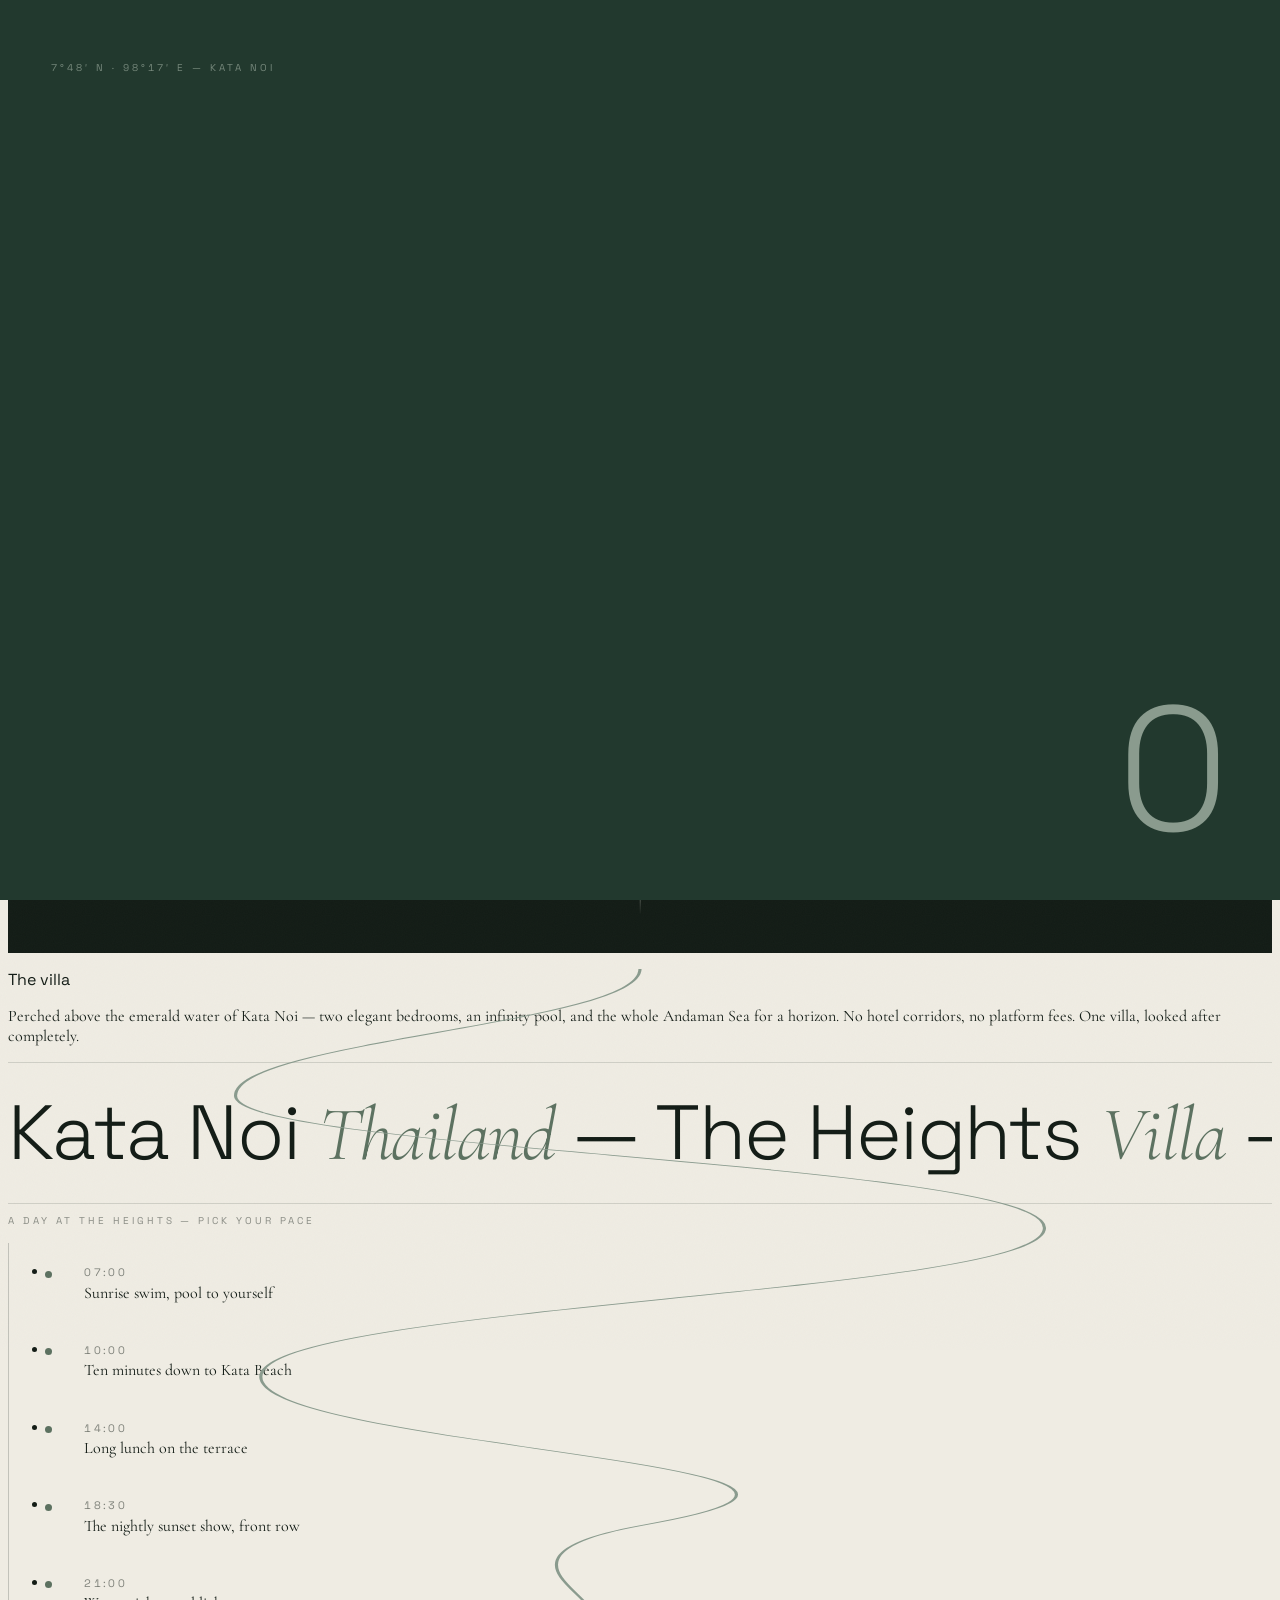
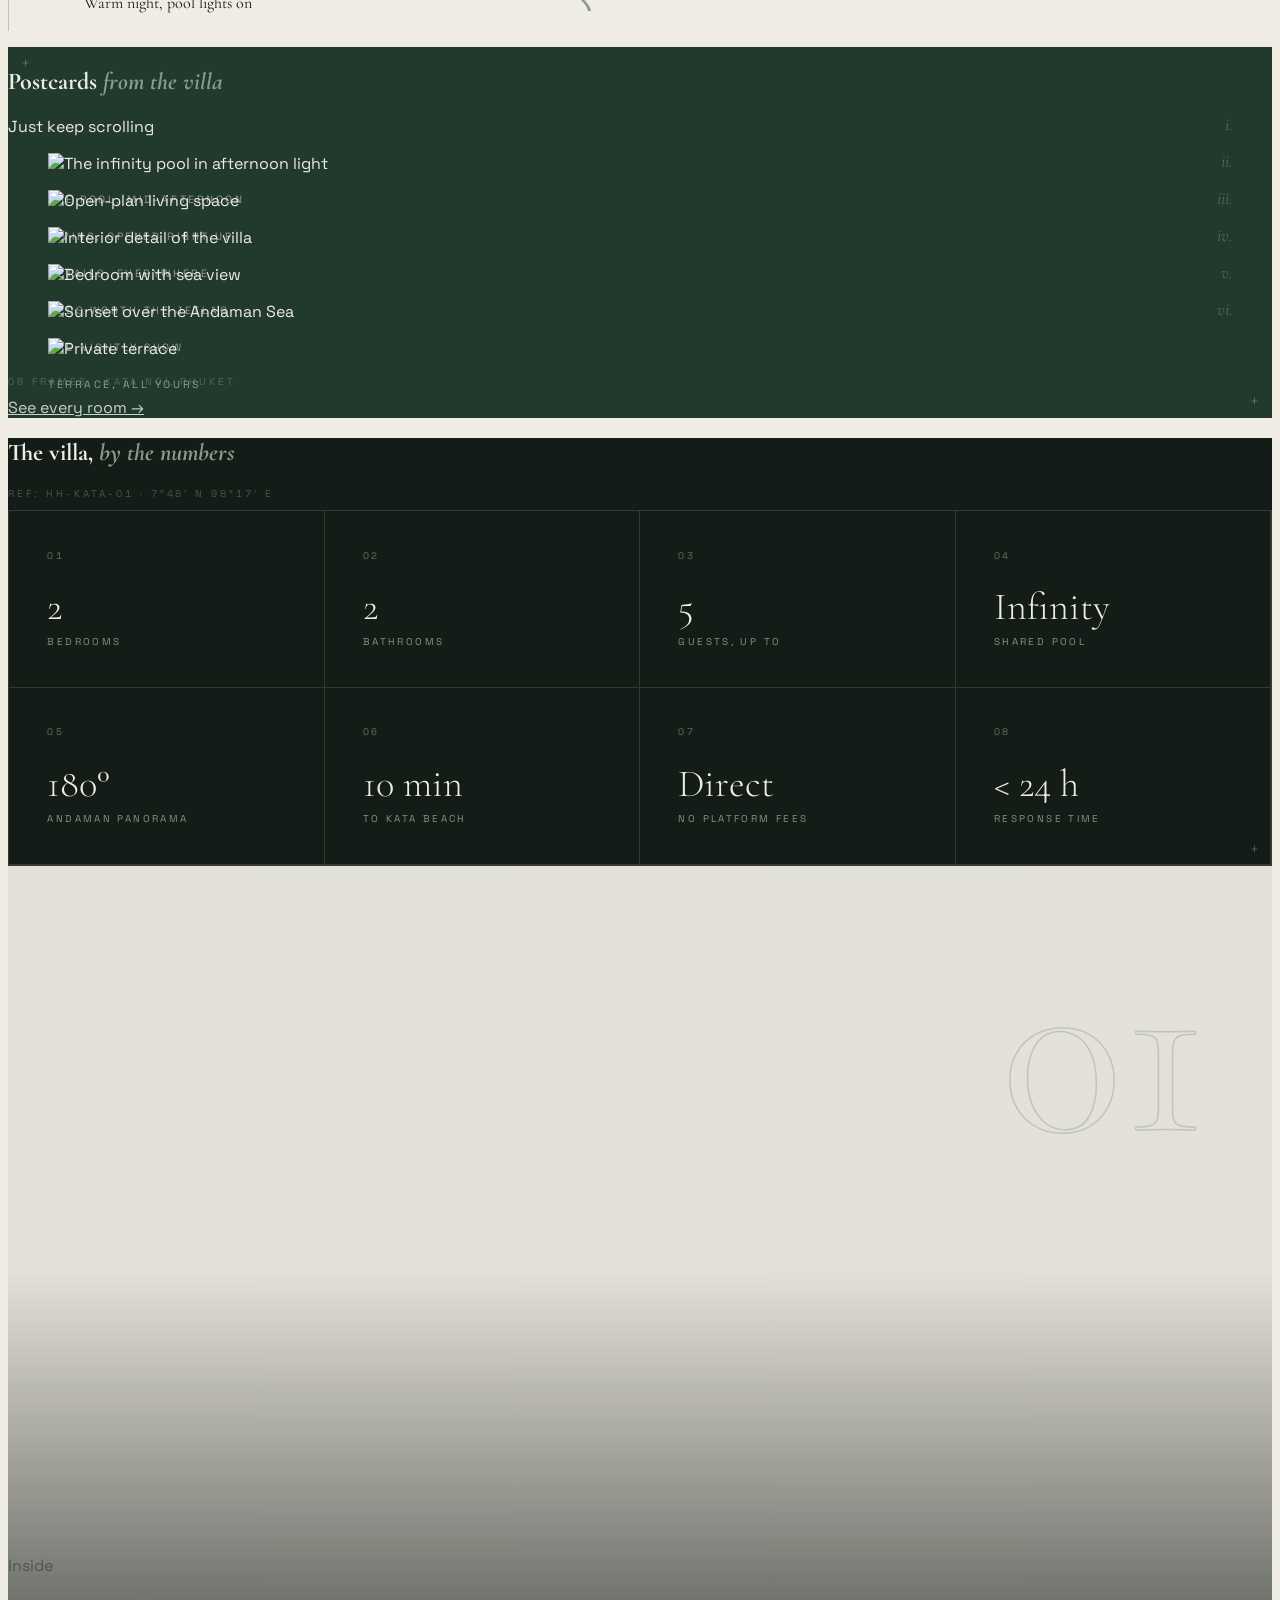
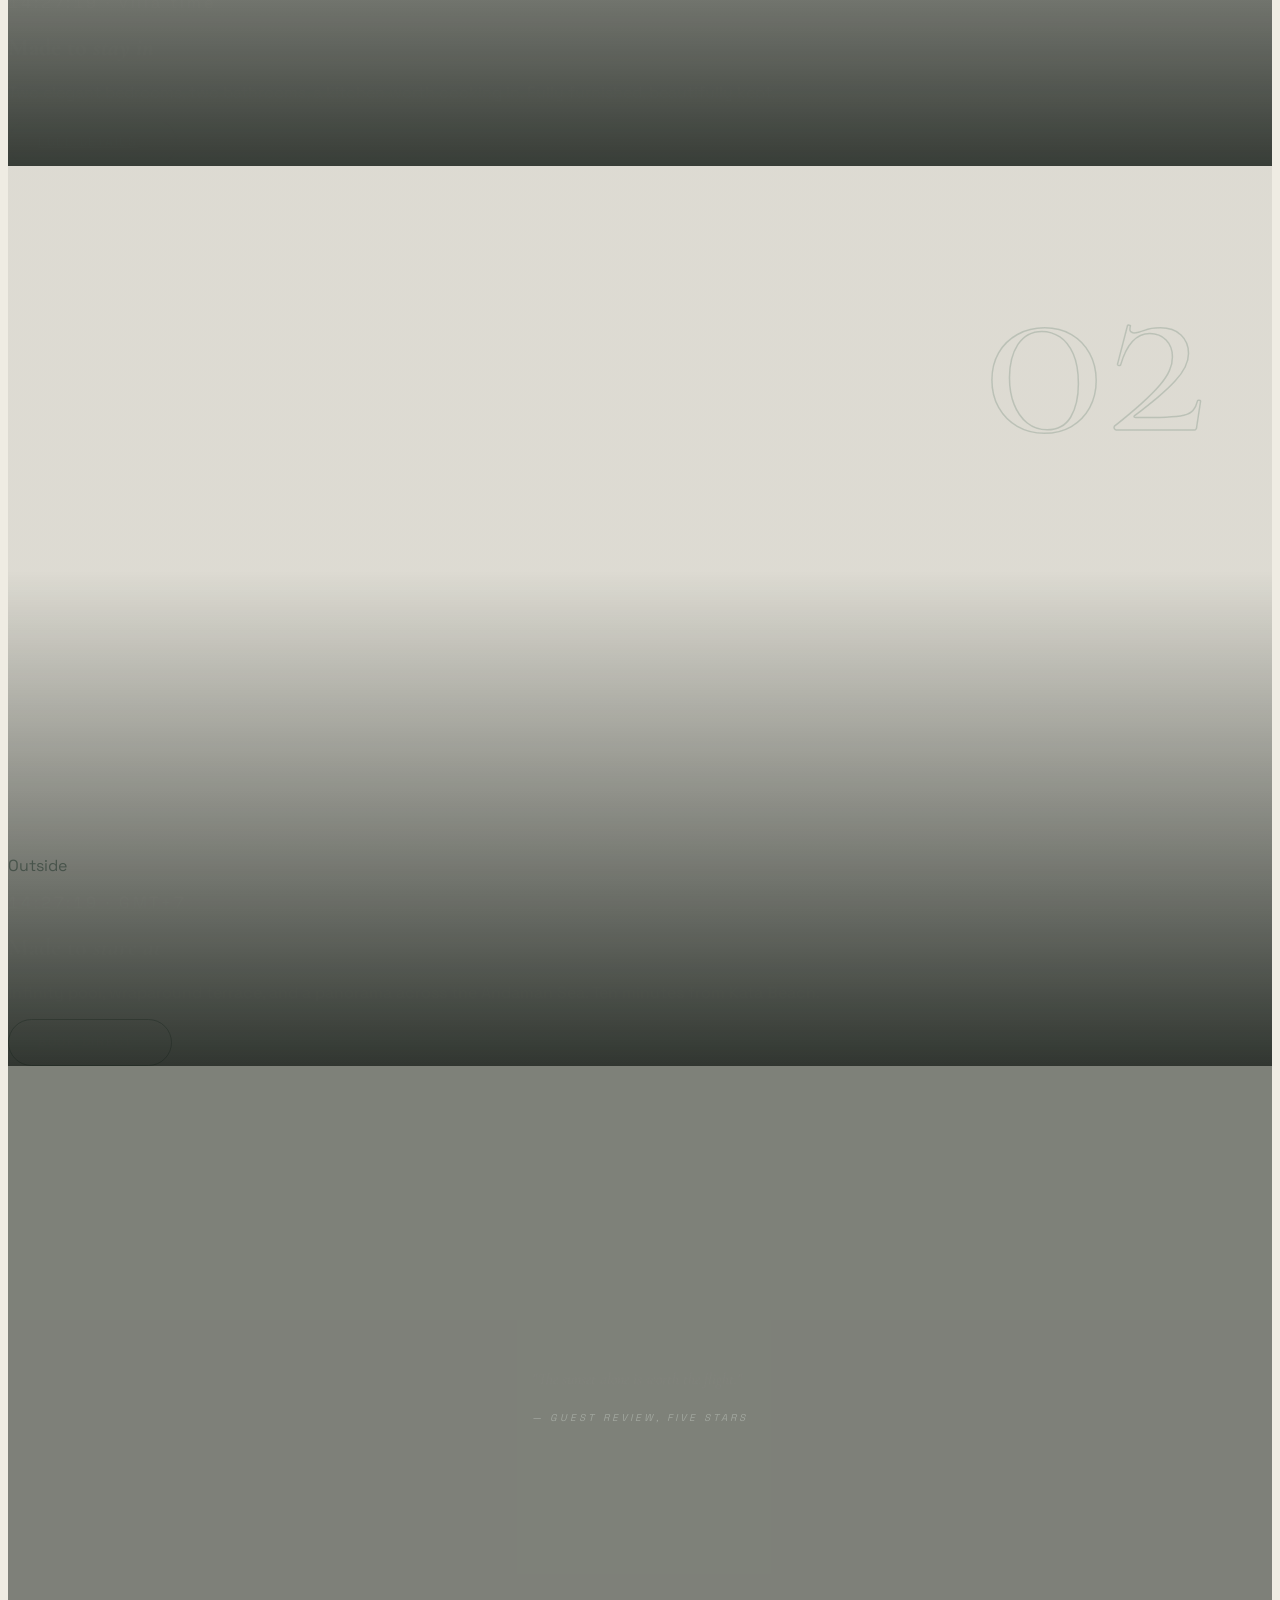
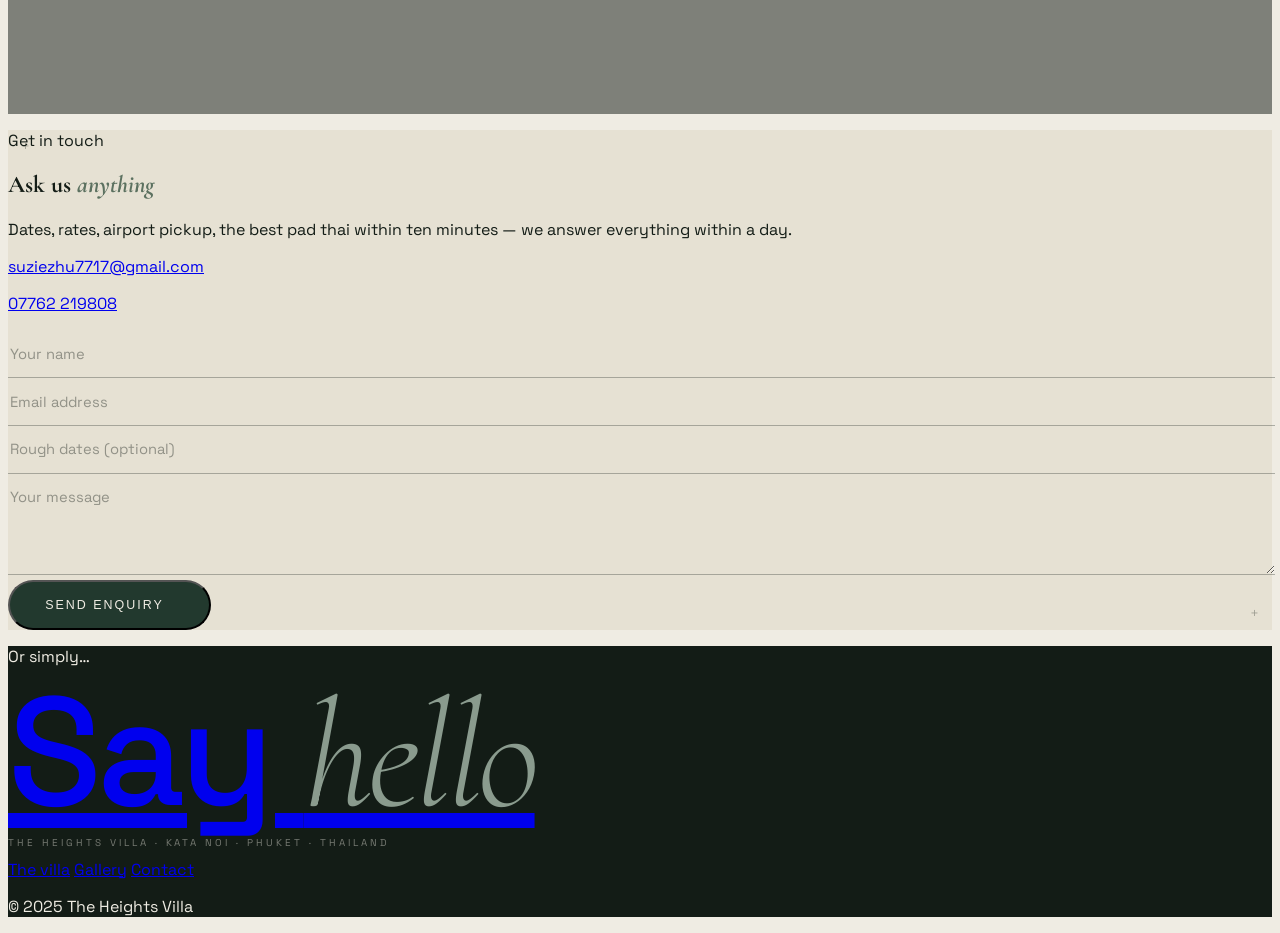
==== commit b33ff813: "v2: villa details page, contact forms, compass marker, Igloo spec sheet" ====
--- a/v2/index.html
+++ b/v2/index.html
@@ -18,8 +18,8 @@
     body{ font-family:'Space Grotesk',sans-serif; color:var(--ink); background:var(--bg); overflow-x:hidden; }
     .serif{ font-family:'Cormorant Garamond',serif; }
     ::selection{ background:var(--accent); color:#fff; }
-    a:focus-visible,button:focus-visible{ outline:2px solid var(--accent); outline-offset:3px; }
-    @media (pointer:fine){ body{cursor:none;} a,button{cursor:none;} }
+    a:focus-visible,button:focus-visible,input:focus-visible,textarea:focus-visible{ outline:2px solid var(--accent); outline-offset:3px; }
+    @media (pointer:fine){ body{cursor:none;} a,button,input,textarea,select{cursor:none;} }
 
     #preloader{ position:fixed; inset:0; z-index:100; background:var(--green); color:var(--bg);
       display:flex; flex-direction:column; justify-content:space-between; padding:4vw; }
@@ -43,6 +43,12 @@
     .navlink::after{ content:''; position:absolute; left:0; bottom:-4px; height:1px; width:100%; background:currentColor;
       transform:scaleX(0); transform-origin:right; transition:transform .4s cubic-bezier(.22,1,.36,1); }
     .navlink:hover::after{ transform:scaleX(1); transform-origin:left; }
+
+    /* Igloo-style HUD details */
+    .hud{ position:relative; }
+    .hud::before,.hud::after{ content:'+'; position:absolute; font-weight:300; opacity:.35; font-size:.9rem; line-height:1; }
+    .hud::before{ top:.6rem; left:.8rem; } .hud::after{ bottom:.6rem; right:.8rem; }
+    .coord{ font-size:.62rem; letter-spacing:.3em; text-transform:uppercase; opacity:.45; font-variant-numeric:tabular-nums; }
 
     /* Hero */
     #hero{ height:100vh; overflow:hidden; position:relative; background:var(--ink); }
@@ -66,13 +72,12 @@
       font-size:.68rem; letter-spacing:.3em; text-transform:uppercase; display:flex; flex-direction:column; align-items:center; gap:.5rem; }
     #heroScroll::after{ content:''; width:1px; height:34px; background:linear-gradient(to bottom,rgba(239,236,227,.6),transparent); }
 
-    /* Journey: line as water, boat sails it and docks */
+    /* Journey line + compass marker */
     #journeyWrap{ position:relative; }
     #scrollLine{ position:absolute; inset:0; width:100%; height:100%; z-index:1; pointer-events:none; overflow:visible; }
     #linePath{ fill:none; stroke:var(--sage); stroke-width:2.5; }
-    #dock line{ stroke:var(--green); stroke-width:3; stroke-linecap:round; }
-    #boat{ will-change:transform; }
-    #boat path, #boat line{ stroke:var(--green); fill:var(--green); }
+    #lineMarker{ position:absolute; top:0; left:0; z-index:2; width:34px; height:34px; opacity:0; pointer-events:none; will-change:transform; }
+    #lineEnd{ position:absolute; top:0; left:0; z-index:1; width:12px; height:12px; border:2px solid var(--accent); border-radius:50%; background:var(--bg); opacity:0; pointer-events:none; }
 
     .scrub-words span{ opacity:.12; }
 
@@ -87,6 +92,16 @@
     .gal-card img{ width:100%; height:100%; object-fit:cover; }
     .gal-card figcaption{ position:absolute; left:0; bottom:-2rem; font-size:.66rem; letter-spacing:.24em; text-transform:uppercase; opacity:.55; }
     .gal-num{ position:absolute; top:-2.4rem; right:0; font-family:'Cormorant Garamond',serif; font-style:italic; font-size:1.1rem; opacity:.5; color:var(--sage); }
+
+    /* Spec sheet (Igloo) */
+    #specs{ background:var(--ink); color:var(--bg); }
+    .spec-grid{ display:grid; grid-template-columns:repeat(2,1fr); border:1px solid rgba(239,236,227,.14); }
+    @media(min-width:768px){ .spec-grid{ grid-template-columns:repeat(4,1fr); } }
+    .spec{ padding:clamp(1.4rem,3vw,2.4rem); border-right:1px solid rgba(239,236,227,.14); border-bottom:1px solid rgba(239,236,227,.14); transition:background .35s; position:relative; }
+    .spec:hover{ background:rgba(138,155,142,.1); }
+    .spec .idx{ font-size:.6rem; letter-spacing:.25em; opacity:.4; display:block; margin-bottom:1.6rem; font-variant-numeric:tabular-nums; }
+    .spec .val{ font-family:'Cormorant Garamond',serif; font-size:clamp(1.6rem,3vw,2.4rem); font-weight:300; line-height:1.05; }
+    .spec .lbl{ font-size:.62rem; letter-spacing:.24em; text-transform:uppercase; opacity:.55; margin-top:.5rem; display:block; }
 
     .world{ position:sticky; top:0; height:100vh; overflow:hidden; display:flex; align-items:flex-end; }
     .world img.bg{ position:absolute; inset:0; width:100%; height:112%; top:-6%; object-fit:cover; will-change:transform; }
@@ -98,6 +113,31 @@
       padding:.9rem 1.8rem; color:#f2efe6; font-size:.78rem; letter-spacing:.14em; text-transform:uppercase; transition:background .3s,border-color .3s,gap .3s; }
     .wbtn:hover{ background:rgba(138,155,142,.22); border-color:#f2efe6; gap:1rem; }
 
+    /* Itinerary */
+    .iti{ border-left:1px solid rgba(19,28,22,.2); }
+    .iti li{ position:relative; padding:1.1rem 0 1.1rem 2.2rem; }
+    .iti li::before{ content:''; position:absolute; left:-4px; top:1.75rem; width:7px; height:7px; border-radius:50%; background:var(--accent); }
+    .iti time{ font-size:.68rem; letter-spacing:.22em; opacity:.5; font-variant-numeric:tabular-nums; display:block; margin-bottom:.15rem; }
+
+    /* Wave band */
+    #waveBand{ position:relative; min-height:72vh; display:flex; align-items:center; justify-content:center; overflow:hidden;
+      background-image:url('https://res.cloudinary.com/dgioaobur/image/upload/w_1800,h_900,c_fill,g_auto,q_85,e_improve:40,e_vibrance:15/Sunset_5_es90xj.jpg');
+      background-size:cover; background-position:center; background-attachment:fixed; }
+    #waveBand::before{ content:''; position:absolute; inset:0; background:rgba(15,22,17,.5); }
+    @media (max-width:768px), (pointer:coarse){ #waveBand{ background-attachment:scroll; } }
+
+    /* Contact form */
+    #contact{ background:var(--bg2); }
+    .cform input,.cform select,.cform textarea{
+      width:100%; background:transparent; border:0; border-bottom:1px solid rgba(19,28,22,.3);
+      padding:.9rem .1rem; font-family:'Space Grotesk',sans-serif; font-size:.92rem; color:var(--ink); transition:border-color .3s; }
+    .cform input:focus,.cform select:focus,.cform textarea:focus{ border-color:var(--accent); outline:none; }
+    .cform ::placeholder{ color:rgba(19,28,22,.4); }
+    .csubmit{ display:inline-flex; align-items:center; gap:.6rem; background:var(--green); color:var(--bg); border-radius:999px;
+      padding:1rem 2.2rem; font-size:.78rem; letter-spacing:.16em; text-transform:uppercase; transition:background .3s,gap .3s; }
+    .csubmit:hover{ background:var(--accent); gap:1rem; }
+    .csubmit:disabled{ opacity:.5; }
+
     #footer{ background:var(--ink); color:var(--bg); }
     #sayHello{ font-size:clamp(3.5rem,12vw,10.5rem); line-height:.9; font-weight:500; letter-spacing:-.03em; display:inline-block; will-change:transform; }
     #sayHello em{ font-family:'Cormorant Garamond',serif; font-style:italic; font-weight:300; color:var(--sage); }
@@ -107,7 +147,6 @@
       body{ cursor:auto; } .cursor-dot,.cursor-ring{ display:none; }
       .scrub-words span{ opacity:1; }
       #preName span{ transform:none; }
-      #heroImg2{ opacity:0; }
     }
   </style>
 </head>
@@ -115,7 +154,7 @@
 
   <div id="preloader">
     <div>
-      <p class="text-[0.62rem] tracking-[0.35em] uppercase opacity-50 mb-6" style="color:var(--sage)">Kata Noi · Phuket · 7°48′ N</p>
+      <p class="coord mb-6" style="color:var(--sage);opacity:.8">7°48′ N · 98°17′ E — Kata Noi</p>
       <h1 id="preName"><span>The Heights</span></h1>
     </div>
     <div class="count">0</div>
@@ -125,15 +164,15 @@
   <div id="progressBar" aria-hidden="true"></div>
 
   <nav id="mainNav" class="fixed top-0 left-0 right-0 z-50 flex items-center justify-between px-[4vw] py-6 mix-blend-difference text-white">
-    <a href="index.html" class="text-lg font-medium tracking-tight" data-hover>The Heights<sup class="text-[0.6rem] ml-1" style="color:#8a9b8e">villa</sup></a>
-    <div class="flex gap-8 text-[0.72rem] tracking-[0.2em] uppercase">
+    <a href="index.html" class="text-base md:text-lg font-medium tracking-tight" data-hover>The Heights<sup class="text-[0.6rem] ml-1" style="color:#8a9b8e">villa</sup></a>
+    <div class="flex gap-4 md:gap-8 text-[0.62rem] md:text-[0.72rem] tracking-[0.2em] uppercase">
       <a href="#gallery" data-hover class="navlink opacity-80 hover:opacity-100 transition-opacity">Gallery</a>
-      <a href="#villa" data-hover class="navlink opacity-80 hover:opacity-100 transition-opacity">The Villa</a>
+      <a href="villa.html" data-hover class="navlink opacity-80 hover:opacity-100 transition-opacity">The Villa</a>
       <a href="#contact" data-hover class="navlink opacity-80 hover:opacity-100 transition-opacity">Contact</a>
     </div>
   </nav>
 
-  <!-- HERO — the approach by sea, dissolving up to the villa at dusk -->
+  <!-- HERO -->
   <section id="hero">
     <h1 id="heroTitleTop">THE HEIGHTS</h1>
     <div id="heroImgWrap">
@@ -152,25 +191,18 @@
     <p id="heroScroll">Scroll to come ashore</p>
   </section>
 
-  <!-- JOURNEY — the sage line is the water; a longtail boat sails it and docks -->
+  <!-- JOURNEY -->
   <div id="journeyWrap">
     <svg id="scrollLine" viewBox="0 0 1000 2400" preserveAspectRatio="none" aria-hidden="true">
       <path id="linePath" d="M 500 0 C 500 200, 180 260, 180 460 S 820 700, 820 940 S 200 1220, 200 1480 S 780 1800, 500 2020 C 380 2120, 460 2260, 460 2330" />
-      <g id="dock">
-        <line x1="470" y1="2330" x2="560" y2="2330"/>
-        <line x1="490" y1="2330" x2="490" y2="2352"/>
-        <line x1="520" y1="2330" x2="520" y2="2352"/>
-        <line x1="550" y1="2330" x2="550" y2="2352"/>
-      </g>
-      <g id="boat" opacity="0">
-        <g id="boatBob">
-          <path d="M -26 0 Q -14 9 0 9 Q 16 9 28 -2 L 21 -1 Q 14 5 0 5 Q -10 5 -19 -1 Z"/>
-          <line x1="24" y1="-2" x2="40" y2="-10" stroke-width="2"/>
-          <line x1="-8" y1="4" x2="-8" y2="-14" stroke-width="2"/>
-          <path d="M -8 -14 L 2 -10 L -8 -7 Z"/>
-        </g>
-      </g>
     </svg>
+    <div id="lineMarker" aria-hidden="true">
+      <svg viewBox="0 0 34 34" width="34" height="34">
+        <circle cx="17" cy="17" r="15.5" fill="#efece3" stroke="#22392e" stroke-width="1.5"/>
+        <path d="M10 17 H22 M22 17 L17.5 12.5 M22 17 L17.5 21.5" fill="none" stroke="#22392e" stroke-width="1.8" stroke-linecap="round" stroke-linejoin="round"/>
+      </svg>
+    </div>
+    <div id="lineEnd" aria-hidden="true"></div>
 
     <section class="relative z-[2] py-[16vh]">
       <div class="max-w-3xl mx-auto px-6 text-center">
@@ -187,35 +219,62 @@
     </div>
 
     <section class="relative z-[2] py-[14vh]">
-      <div class="max-w-5xl mx-auto px-6 grid grid-cols-2 md:grid-cols-4 gap-10 text-center">
-        <div data-fade><p class="stat text-5xl md:text-6xl font-light" data-target="2">0</p><p class="text-[0.65rem] tracking-[0.25em] uppercase opacity-50 mt-2">Bedrooms</p></div>
-        <div data-fade><p class="stat text-5xl md:text-6xl font-light" data-target="5">0</p><p class="text-[0.65rem] tracking-[0.25em] uppercase opacity-50 mt-2">Guests</p></div>
-        <div data-fade><p class="stat text-5xl md:text-6xl font-light" data-target="10">0</p><p class="text-[0.65rem] tracking-[0.25em] uppercase opacity-50 mt-2">Min to Kata Beach</p></div>
-        <div data-fade><p class="stat text-5xl md:text-6xl font-light" data-target="24">0</p><p class="text-[0.65rem] tracking-[0.25em] uppercase opacity-50 mt-2">Hr response</p></div>
+      <div class="max-w-4xl mx-auto px-6">
+        <p class="coord text-center mb-10" data-fade>A day at the heights — pick your pace</p>
+        <ul class="iti max-w-xl mx-auto">
+          <li data-fade><time>07:00</time><span class="serif text-xl md:text-2xl">Sunrise swim, pool to yourself</span></li>
+          <li data-fade><time>10:00</time><span class="serif text-xl md:text-2xl">Ten minutes down to Kata Beach</span></li>
+          <li data-fade><time>14:00</time><span class="serif text-xl md:text-2xl">Long lunch on the terrace</span></li>
+          <li data-fade><time>18:30</time><span class="serif text-xl md:text-2xl">The nightly sunset show, front row</span></li>
+          <li data-fade><time>21:00</time><span class="serif text-xl md:text-2xl">Warm night, pool lights on</span></li>
+        </ul>
       </div>
     </section>
   </div>
 
   <!-- GALLERY -->
-  <section id="gallery" class="relative">
+  <section id="gallery" class="relative hud">
     <div class="px-[6vw] pt-[12vh] pb-4 flex items-end justify-between">
       <h2 class="serif text-4xl md:text-6xl font-light">Postcards <em class="italic" style="color:#8a9b8e">from the villa</em></h2>
       <p class="text-[0.65rem] tracking-[0.3em] uppercase opacity-50 pb-2 hidden md:block">Just keep scrolling</p>
     </div>
     <div id="galPin">
       <div id="galTrack" class="flex items-center gap-[5vw] px-[8vw] h-[74vh] w-max">
-        <figure class="gal-card w-[64vw] md:w-[34vw] h-[52vh] md:h-[60vh]"><span class="gal-num">i.</span><img src="https://res.cloudinary.com/dgioaobur/image/upload/w_1000,h_1300,c_fill,g_auto,q_82,e_improve:35/Swimming_Pool_kq6nuw.jpg" alt="The pool" loading="lazy"/><figcaption>The pool, mid-afternoon</figcaption></figure>
-        <figure class="gal-card w-[70vw] md:w-[44vw] h-[44vh] md:h-[52vh]"><span class="gal-num">ii.</span><img src="https://res.cloudinary.com/dgioaobur/image/upload/w_1200,h_800,c_fill,g_auto,q_82,e_improve:35/B21_016_hq6j8l.jpg" alt="Living space" loading="lazy"/><figcaption>Living, opened right up</figcaption></figure>
-        <figure class="gal-card w-[60vw] md:w-[30vw] h-[56vh] md:h-[64vh]"><span class="gal-num">iii.</span><img src="https://res.cloudinary.com/dgioaobur/image/upload/w_1000,h_1400,c_fill,g_auto,q_82,e_improve:35/IMG-2111_zocig9.jpg" alt="Villa detail" loading="lazy"/><figcaption>Details, everywhere</figcaption></figure>
-        <figure class="gal-card w-[70vw] md:w-[42vw] h-[46vh] md:h-[54vh]"><span class="gal-num">iv.</span><img src="https://res.cloudinary.com/dgioaobur/image/upload/w_1200,h_800,c_fill,g_auto,q_82,e_improve:35/IMG_2953_r1592f.jpg" alt="Bedroom" loading="lazy"/><figcaption>Beds worth the jetlag</figcaption></figure>
-        <figure class="gal-card w-[64vw] md:w-[36vw] h-[52vh] md:h-[62vh]"><span class="gal-num">v.</span><img src="https://res.cloudinary.com/dgioaobur/image/upload/w_1000,h_1300,c_fill,g_auto,q_82,e_improve:40,e_vibrance:20/Sunset_7_taetjn.jpg" alt="Sunset" loading="lazy"/><figcaption>The nightly show</figcaption></figure>
-        <figure class="gal-card w-[70vw] md:w-[44vw] h-[44vh] md:h-[52vh]"><span class="gal-num">vi.</span><img src="https://res.cloudinary.com/dgioaobur/image/upload/w_1200,h_800,c_fill,g_auto,q_82,e_improve:35/B21_070_kd32f7.jpg" alt="Terrace" loading="lazy"/><figcaption>Terrace, all yours</figcaption></figure>
-      </div>
-    </div>
-    <div class="px-[6vw] pb-[10vh] pt-8"><p class="text-[0.65rem] tracking-[0.3em] uppercase opacity-40" style="color:#8a9b8e">06 frames · Kata Noi, Phuket</p></div>
+        <figure class="gal-card w-[64vw] md:w-[34vw] h-[52vh] md:h-[60vh]"><span class="gal-num">i.</span><img src="https://res.cloudinary.com/dgioaobur/image/upload/w_1000,h_1300,c_fill,g_auto,q_82,e_improve:35/Swimming_Pool_kq6nuw.jpg" alt="The infinity pool in afternoon light" loading="lazy"/><figcaption>The pool, mid-afternoon</figcaption></figure>
+        <figure class="gal-card w-[70vw] md:w-[44vw] h-[44vh] md:h-[52vh]"><span class="gal-num">ii.</span><img src="https://res.cloudinary.com/dgioaobur/image/upload/w_1200,h_800,c_fill,g_auto,q_82,e_improve:35/B21_016_hq6j8l.jpg" alt="Open-plan living space" loading="lazy"/><figcaption>Living, opened right up</figcaption></figure>
+        <figure class="gal-card w-[60vw] md:w-[30vw] h-[56vh] md:h-[64vh]"><span class="gal-num">iii.</span><img src="https://res.cloudinary.com/dgioaobur/image/upload/w_1000,h_1400,c_fill,g_auto,q_82,e_improve:35/IMG-2111_zocig9.jpg" alt="Interior detail of the villa" loading="lazy"/><figcaption>Details, everywhere</figcaption></figure>
+        <figure class="gal-card w-[70vw] md:w-[42vw] h-[46vh] md:h-[54vh]"><span class="gal-num">iv.</span><img src="https://res.cloudinary.com/dgioaobur/image/upload/w_1200,h_800,c_fill,g_auto,q_82,e_improve:35/IMG_2953_r1592f.jpg" alt="Bedroom with sea view" loading="lazy"/><figcaption>Beds worth the jetlag</figcaption></figure>
+        <figure class="gal-card w-[64vw] md:w-[36vw] h-[52vh] md:h-[62vh]"><span class="gal-num">v.</span><img src="https://res.cloudinary.com/dgioaobur/image/upload/w_1000,h_1300,c_fill,g_auto,q_82,e_improve:40,e_vibrance:20/Sunset_7_taetjn.jpg" alt="Sunset over the Andaman Sea" loading="lazy"/><figcaption>The nightly show</figcaption></figure>
+        <figure class="gal-card w-[70vw] md:w-[44vw] h-[44vh] md:h-[52vh]"><span class="gal-num">vi.</span><img src="https://res.cloudinary.com/dgioaobur/image/upload/w_1200,h_800,c_fill,g_auto,q_82,e_improve:35/B21_070_kd32f7.jpg" alt="Private terrace" loading="lazy"/><figcaption>Terrace, all yours</figcaption></figure>
+      </div>
+    </div>
+    <div class="px-[6vw] pb-[10vh] pt-8 flex justify-between items-center">
+      <p class="coord" style="color:#8a9b8e">06 frames · Kata Noi, Phuket</p>
+      <a href="villa.html" data-hover class="navlink text-[0.68rem] tracking-[0.25em] uppercase" style="color:#c9d2c9">See every room →</a>
+    </div>
   </section>
 
-  <!-- THE VILLA — inside, then outside -->
+  <!-- SPEC SHEET (Igloo-style) -->
+  <section id="specs" class="hud">
+    <div class="px-[6vw] py-[12vh]">
+      <div class="flex items-end justify-between mb-10 flex-wrap gap-4">
+        <h2 class="serif text-4xl md:text-6xl font-light">The villa, <em class="italic" style="color:#8a9b8e">by the numbers</em></h2>
+        <p class="coord" style="color:#8a9b8e">REF: HH-KATA-01 · 7°48′ N 98°17′ E</p>
+      </div>
+      <div class="spec-grid" data-fade>
+        <div class="spec"><span class="idx">01</span><span class="val">2</span><span class="lbl">Bedrooms</span></div>
+        <div class="spec"><span class="idx">02</span><span class="val">2</span><span class="lbl">Bathrooms</span></div>
+        <div class="spec"><span class="idx">03</span><span class="val">5</span><span class="lbl">Guests, up to</span></div>
+        <div class="spec"><span class="idx">04</span><span class="val">Infinity</span><span class="lbl">Shared pool</span></div>
+        <div class="spec"><span class="idx">05</span><span class="val">180°</span><span class="lbl">Andaman panorama</span></div>
+        <div class="spec"><span class="idx">06</span><span class="val">10 min</span><span class="lbl">To Kata Beach</span></div>
+        <div class="spec"><span class="idx">07</span><span class="val">Direct</span><span class="lbl">No platform fees</span></div>
+        <div class="spec"><span class="idx">08</span><span class="val">&lt; 24 h</span><span class="lbl">Response time</span></div>
+      </div>
+    </div>
+  </section>
+
+  <!-- THE VILLA -->
   <div id="villa" class="relative">
     <section class="world">
       <img class="bg" src="https://res.cloudinary.com/dgioaobur/image/upload/w_1800,h_1100,c_fill,g_auto,q_85,e_improve:35/B21_016_hq6j8l.jpg" alt="Inside The Heights Villa"/>
@@ -226,7 +285,7 @@
         <p class="localtime text-[0.7rem] uppercase opacity-50 mb-5" data-tz="Asia/Bangkok">--:--:--</p>
         <h2 class="serif text-6xl md:text-8xl font-light leading-none mb-5">Made to <em class="italic">stay in</em></h2>
         <p class="opacity-80 mb-8 max-w-md">Two elegant bedrooms, two bathrooms, a kitchen worth cooking in. Fully furnished, beautifully kept.</p>
-        <a class="wbtn" href="../phuket.html" data-hover>Full details <i data-lucide="arrow-up-right" class="w-4 h-4"></i></a>
+        <a class="wbtn" href="villa.html" data-hover>Full details <i data-lucide="arrow-up-right" class="w-4 h-4"></i></a>
       </div>
     </section>
     <section class="world">
@@ -238,24 +297,51 @@
         <p class="text-[0.7rem] uppercase opacity-50 mb-5 localtime" data-tz="Asia/Bangkok" data-suffix=" · GMT+7">--:--:--</p>
         <h2 class="serif text-6xl md:text-8xl font-light leading-none mb-5">Made to <em class="italic">stare at</em></h2>
         <p class="opacity-80 mb-8 max-w-md">Infinity pool, wraparound terrace, and a panorama across the Andaman Sea. Ten minutes from Kata Beach.</p>
-        <a class="wbtn" href="mailto:suziezhu7717@gmail.com?subject=The Heights Villa — booking enquiry" data-hover style="border-color:rgba(138,155,142,.7)">Book direct <i data-lucide="arrow-up-right" class="w-4 h-4"></i></a>
+        <a class="wbtn" href="#contact" data-hover style="border-color:rgba(138,155,142,.7)">Book direct <i data-lucide="arrow-up-right" class="w-4 h-4"></i></a>
       </div>
     </section>
   </div>
 
+  <!-- WAVE BAND -->
+  <section id="waveBand" aria-label="Sunset over the sea">
+    <blockquote class="relative z-[2] text-center px-6 max-w-3xl" data-fade>
+      <p class="serif text-3xl md:text-5xl leading-snug" style="color:#f2efe6;font-style:italic">"The sunset alone is worth the flight."</p>
+      <cite class="coord block mt-6 not-italic" style="color:#c9d2c9">— guest review, five stars</cite>
+    </blockquote>
+  </section>
+
+  <!-- CONTACT FORM -->
+  <section id="contact" class="hud">
+    <div class="max-w-5xl mx-auto px-6 py-[14vh] grid md:grid-cols-2 gap-14">
+      <div data-fade>
+        <p class="text-[0.7rem] tracking-[0.35em] uppercase opacity-50 mb-6">Get in touch</p>
+        <h2 class="serif text-4xl md:text-6xl font-light leading-tight mb-6">Ask us <em class="italic" style="color:var(--accent)">anything</em></h2>
+        <p class="opacity-70 max-w-sm mb-8">Dates, rates, airport pickup, the best pad thai within ten minutes — we answer everything within a day.</p>
+        <p class="text-sm opacity-70"><a href="mailto:suziezhu7717@gmail.com" data-hover class="navlink">suziezhu7717@gmail.com</a></p>
+        <p class="text-sm opacity-70 mt-1"><a href="tel:07762219808" data-hover class="navlink">07762 219808</a></p>
+      </div>
+      <form class="cform flex flex-col gap-5" id="contactForm" data-fade>
+        <input type="text" name="name" placeholder="Your name" required autocomplete="name"/>
+        <input type="email" name="email" placeholder="Email address" required autocomplete="email"/>
+        <input type="text" name="dates" placeholder="Rough dates (optional)"/>
+        <textarea name="message" rows="4" placeholder="Your message" required></textarea>
+        <button type="submit" class="csubmit w-max" data-hover>Send enquiry <i data-lucide="send" class="w-4 h-4"></i></button>
+        <p class="text-sm min-h-[1.4em]" id="formNote" aria-live="polite"></p>
+      </form>
+    </div>
+  </section>
+
   <!-- FOOTER -->
   <footer id="footer" class="relative">
-    <div id="contact" class="px-[6vw] pt-[16vh] pb-[10vh]">
-      <p class="text-[0.7rem] tracking-[0.35em] uppercase opacity-50 mb-8" data-fade>Enquiries · book direct, no platform fees</p>
+    <div class="px-[6vw] pt-[14vh] pb-[8vh]">
+      <p class="text-[0.7rem] tracking-[0.35em] uppercase opacity-50 mb-8" data-fade>Or simply…</p>
       <a id="sayHello" href="mailto:suziezhu7717@gmail.com" data-hover data-magnet class="block w-max" data-fade>Say <em>hello</em></a>
       <div class="flex flex-wrap justify-between items-end gap-6 mt-[10vh] text-sm opacity-70">
-        <div>
-          <p><a href="mailto:suziezhu7717@gmail.com" data-hover>suziezhu7717@gmail.com</a></p>
-          <p><a href="tel:07762219808" data-hover>07762 219808</a></p>
-        </div>
+        <p class="coord">The Heights Villa · Kata Noi · Phuket · Thailand</p>
         <div class="flex gap-6 text-[0.7rem] tracking-[0.2em] uppercase">
-          <a href="../phuket.html" data-hover class="navlink">Full villa details</a>
-          <a href="../index.html" data-hover class="navlink">Classic site</a>
+          <a href="villa.html" data-hover class="navlink">The villa</a>
+          <a href="#gallery" data-hover class="navlink">Gallery</a>
+          <a href="#contact" data-hover class="navlink">Contact</a>
         </div>
         <p class="text-[0.7rem] opacity-60">© 2025 The Heights Villa</p>
       </div>
@@ -264,7 +350,6 @@
 
   <script src="https://cdnjs.cloudflare.com/ajax/libs/gsap/3.12.5/gsap.min.js"></script>
   <script src="https://cdnjs.cloudflare.com/ajax/libs/gsap/3.12.5/ScrollTrigger.min.js"></script>
-  <script src="https://cdnjs.cloudflare.com/ajax/libs/gsap/3.12.5/MotionPathPlugin.min.js"></script>
   <script src="https://unpkg.com/lenis@1.1.14/dist/lenis.min.js"></script>
   <script src="https://unpkg.com/lucide@latest"></script>
   <script>
@@ -281,9 +366,29 @@
     }
     tickClocks(); setInterval(tickClocks, 1000);
 
+    // Contact form → email (formsubmit.co)
+    var form = document.getElementById('contactForm');
+    if (form) form.addEventListener('submit', function (e) {
+      e.preventDefault();
+      var note = document.getElementById('formNote');
+      var btn = form.querySelector('[type="submit"]');
+      btn.disabled = true; note.style.color = ''; note.textContent = 'Sending…';
+      var fd = new FormData(form);
+      fd.append('_subject', 'The Heights Villa — enquiry');
+      fd.append('_captcha', 'false');
+      fetch('https://formsubmit.co/ajax/suziezhu7717@gmail.com', { method: 'POST', headers: { 'Accept': 'application/json' }, body: fd })
+        .then(function (r) { return r.json(); })
+        .then(function (d) {
+          if (d.success === 'true' || d.success === true) {
+            note.style.color = '#5c7160'; note.textContent = 'Sent — we\'ll reply within 24 hours.'; form.reset();
+          } else { throw new Error(); }
+        })
+        .catch(function () { note.style.color = '#a33'; note.textContent = 'Something went wrong — please email us directly.'; })
+        .finally(function () { btn.disabled = false; });
+    });
+
     if (!window.gsap) { var p = document.getElementById('preloader'); if (p) p.style.display = 'none'; return; }
     gsap.registerPlugin(ScrollTrigger);
-    if (window.MotionPathPlugin) gsap.registerPlugin(MotionPathPlugin);
 
     var lenis = null;
     if (window.Lenis && !reduced) {
@@ -322,7 +427,7 @@
       start: 0, end: 'max'
     });
 
-    // ── HERO: gentle swell, dive, dissolve-through-light to the pool at dusk ──
+    // HERO — swell, dive, dissolve through light
     gsap.to('#heroFrame', { rotate: 0.7, yPercent: 0.6, duration: 3.2, ease: 'sine.inOut', yoyo: true, repeat: -1 });
     var tl = gsap.timeline({
       scrollTrigger: { trigger: '#hero', start: 'top top', end: '+=360%', scrub: 0.6, pin: true, anticipatePin: 1 }
@@ -334,11 +439,9 @@
       .to('#heroScroll, .frame-label', { opacity: 0, duration: 0.05 }, 0)
       .to('#heroCap1', { opacity: 1, duration: 0.07 }, 0.2)
       .to('#heroCap1', { opacity: 0, duration: 0.07 }, 0.36)
-      // the approach: zoom toward the boat, drifting as if under way
       .to('#heroImg', { scale: 3.2, xPercent: -6, yPercent: 13, ease: 'power1.in', duration: 0.48 }, 0.2)
       .to('#heroCap2', { opacity: 1, duration: 0.07 }, 0.44)
       .to('#heroCap2', { opacity: 0, duration: 0.06 }, 0.58)
-      // dissolve through light: img1 blurs & brightens, veil blooms, img2 sharpens out of it
       .to('#heroImg', { filter: 'blur(14px) brightness(1.5)', ease: 'power1.in', duration: 0.2 }, 0.58)
       .to('#heroVeil', { opacity: 0.85, ease: 'power1.in', duration: 0.14 }, 0.6)
       .to('#heroImg2', { opacity: 1, duration: 0.18, ease: 'none' }, 0.66)
@@ -347,28 +450,49 @@
       .to('#heroCap3', { opacity: 1, duration: 0.07 }, 0.85)
       .to('#heroCap3', { opacity: 0, duration: 0.06 }, 0.97);
 
-    // ── The sage line is the crossing; the longtail sails it and docks ──
+    // JOURNEY LINE + compass marker (HTML overlay — mathematically placed, never distorts)
     var path = document.getElementById('linePath');
-    var boat = document.getElementById('boat');
-    if (path) {
+    var marker = document.getElementById('lineMarker');
+    var endDot = document.getElementById('lineEnd');
+    var wrap = document.getElementById('journeyWrap');
+    if (path && marker) {
       var len = path.getTotalLength();
       path.style.strokeDasharray = len;
       path.style.strokeDashoffset = len;
+
+      function pathPointToWrap(dist) {
+        var pt = path.getPointAtLength(dist);
+        var m = path.getScreenCTM();
+        if (!m) return null;
+        var wr = wrap.getBoundingClientRect();
+        var sp = new DOMPoint(pt.x, pt.y).matrixTransform(m);
+        return { x: sp.x - wr.left, y: sp.y - wr.top };
+      }
+      function placeMarker(progress) {
+        var d = Math.max(0, Math.min(1, progress)) * len;
+        var p1 = pathPointToWrap(d);
+        var p2 = pathPointToWrap(Math.min(d + 2, len));
+        if (!p1 || !p2) return;
+        var ang = Math.atan2(p2.y - p1.y, p2.x - p1.x) * 180 / Math.PI;
+        marker.style.transform = 'translate(' + p1.x + 'px,' + p1.y + 'px) translate(-50%,-50%) rotate(' + ang + 'deg)';
+      }
+      function placeEnd() {
+        var pe = pathPointToWrap(len);
+        if (pe) endDot.style.transform = 'translate(' + pe.x + 'px,' + pe.y + 'px) translate(-50%,-50%)';
+      }
       var lineST = { trigger: '#journeyWrap', start: 'top 70%', end: 'bottom 60%', scrub: 0.5 };
       gsap.to(path, { strokeDashoffset: 0, ease: 'none', scrollTrigger: lineST });
-      if (boat && window.MotionPathPlugin) {
-        gsap.to(boat, { opacity: 1, duration: 0.1, scrollTrigger: { trigger: '#journeyWrap', start: 'top 69%', end: 'top 60%', scrub: true } });
-        gsap.to(boat, {
-          motionPath: { path: '#linePath', align: '#linePath', alignOrigin: [0.5, 0.6], autoRotate: true },
-          ease: 'none',
-          scrollTrigger: lineST
-        });
-        // idle bob — the boat rides the water the whole way, settling at the dock
-        gsap.to('#boatBob', { y: -3, rotation: -2, transformOrigin: '50% 50%', duration: 1.6, ease: 'sine.inOut', yoyo: true, repeat: -1 });
-      }
-      // dock appears as the boat closes in
-      gsap.from('#dock line', { opacity: 0, scaleX: 0, transformOrigin: 'left center', stagger: 0.08, duration: 0.4,
-        scrollTrigger: { trigger: '#journeyWrap', start: 'bottom 78%' } });
+      ScrollTrigger.create({
+        trigger: '#journeyWrap', start: 'top 70%', end: 'bottom 60%', scrub: 0.5,
+        onUpdate: function (self) {
+          marker.style.opacity = self.progress > 0.01 ? 1 : 0;
+          placeMarker(self.progress);
+          endDot.style.opacity = self.progress > 0.12 ? 1 : 0;
+        },
+        onRefresh: function (self) { placeMarker(self.progress); placeEnd(); }
+      });
+      window.addEventListener('resize', function () { placeEnd(); });
+      placeEnd();
     }
 
     var idea = document.getElementById('ideaText');
@@ -380,10 +504,6 @@
 
     gsap.utils.toArray('[data-fade]').forEach(function (el) {
       gsap.from(el, { y: 36, opacity: 0, duration: 0.9, ease: 'power2.out', scrollTrigger: { trigger: el, start: 'top 85%' } });
-    });
-    gsap.utils.toArray('.stat').forEach(function (el) {
-      gsap.fromTo(el, { textContent: 0 }, { textContent: +el.dataset.target, duration: 1.6, ease: 'power1.out',
-        snap: { textContent: 1 }, scrollTrigger: { trigger: el, start: 'top 85%' } });
     });
 
     var track = document.getElementById('galTrack');
